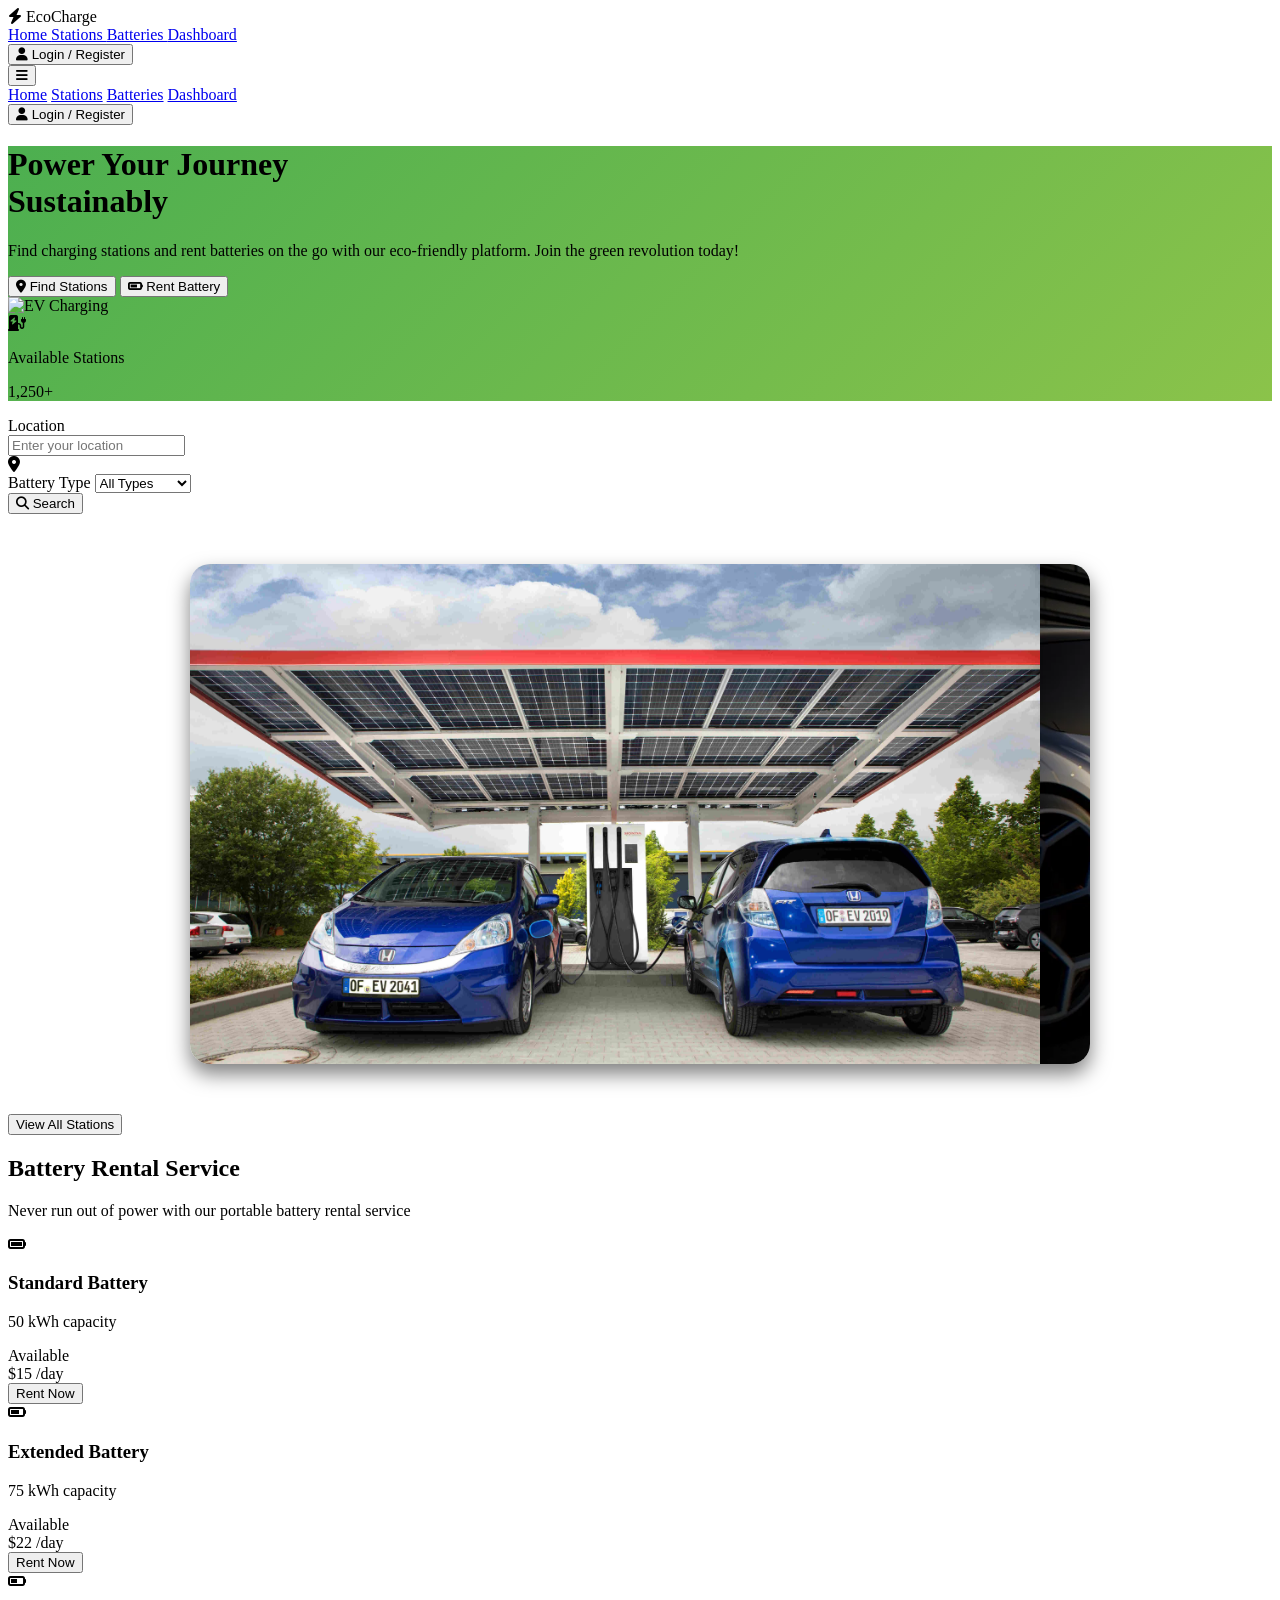
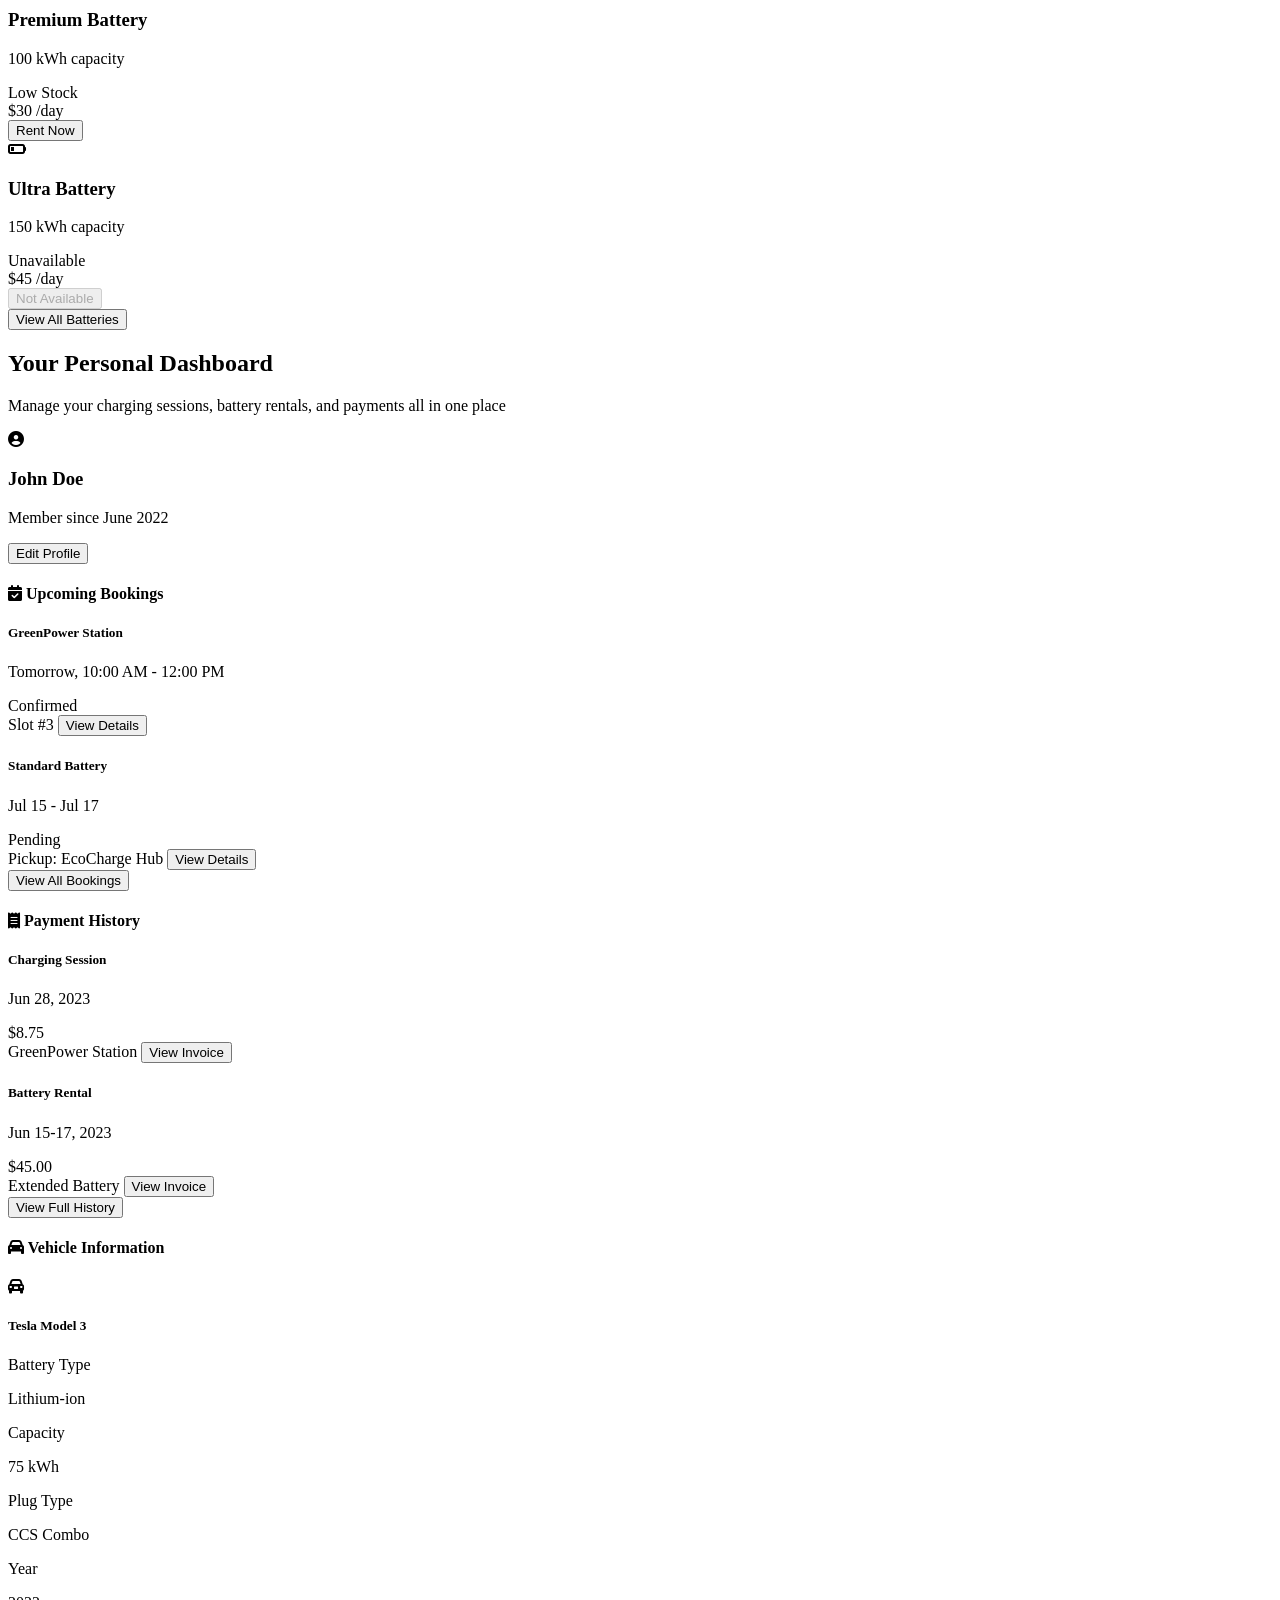
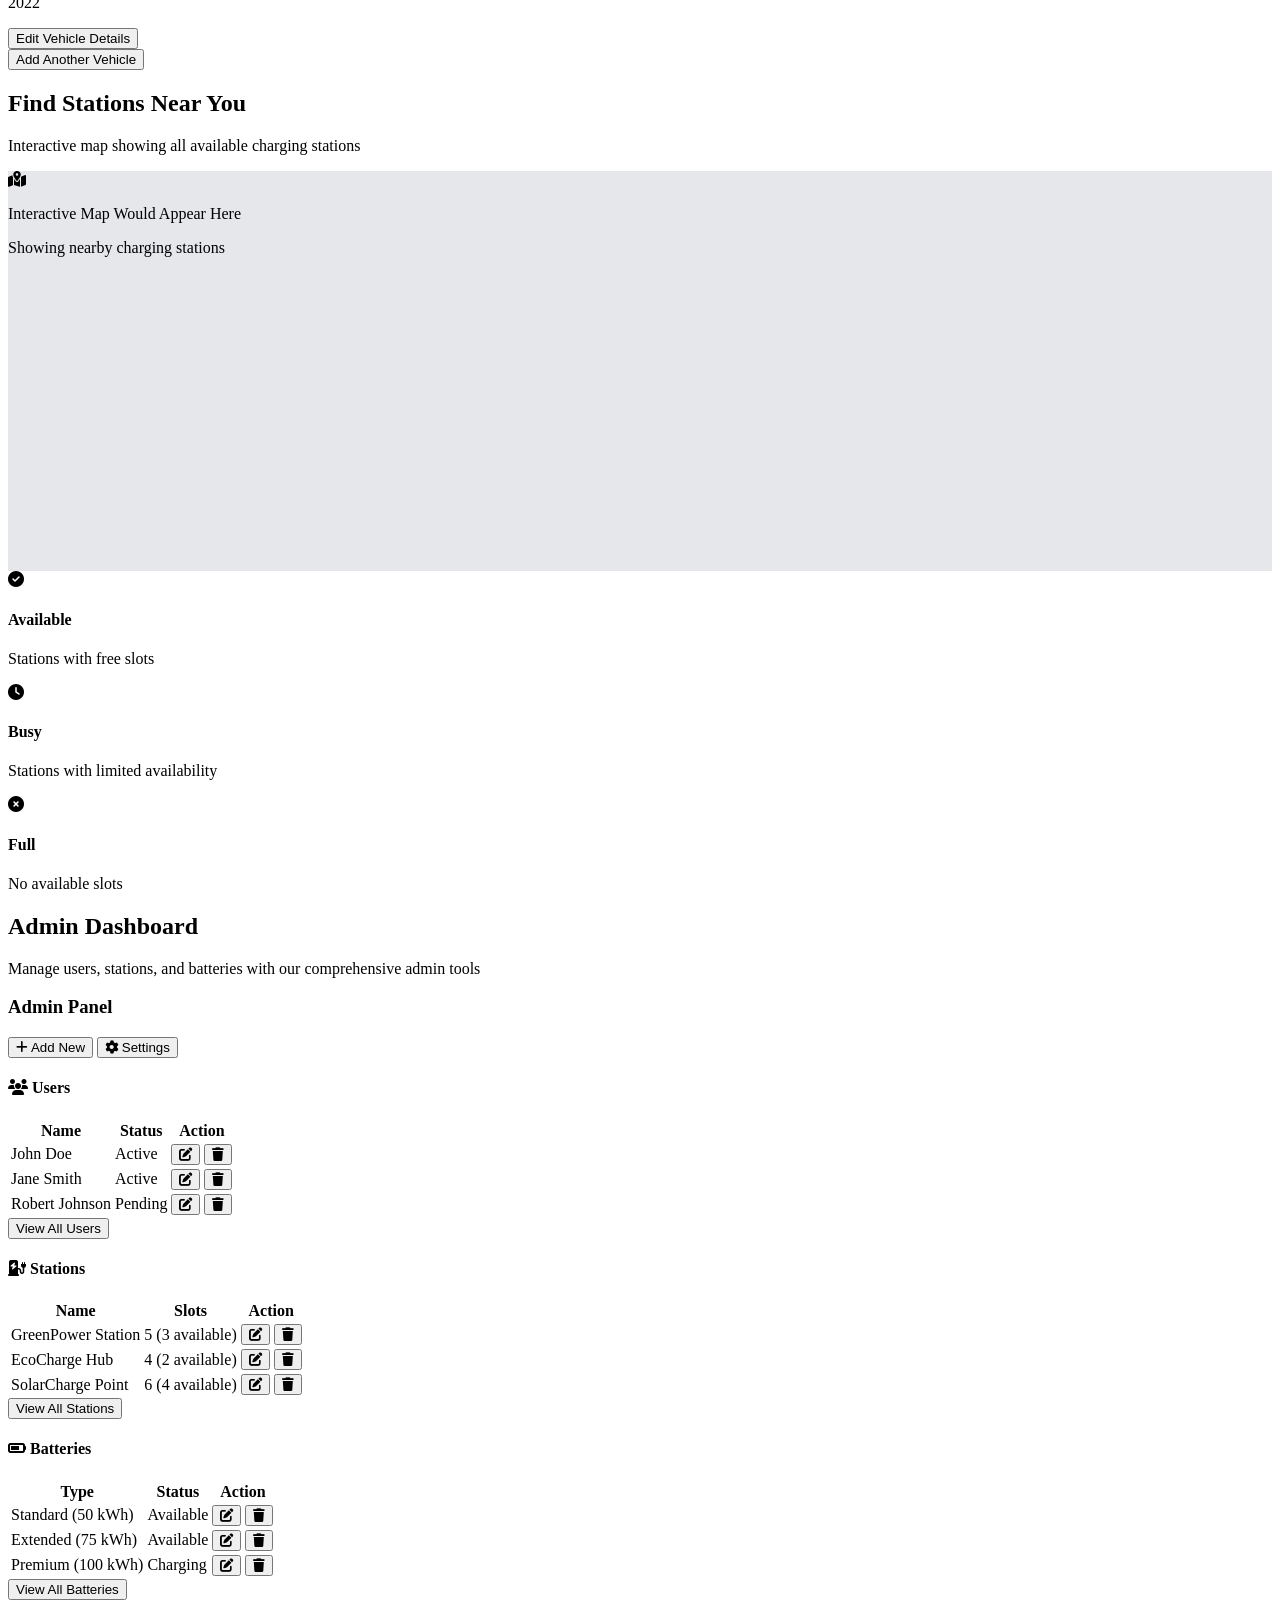
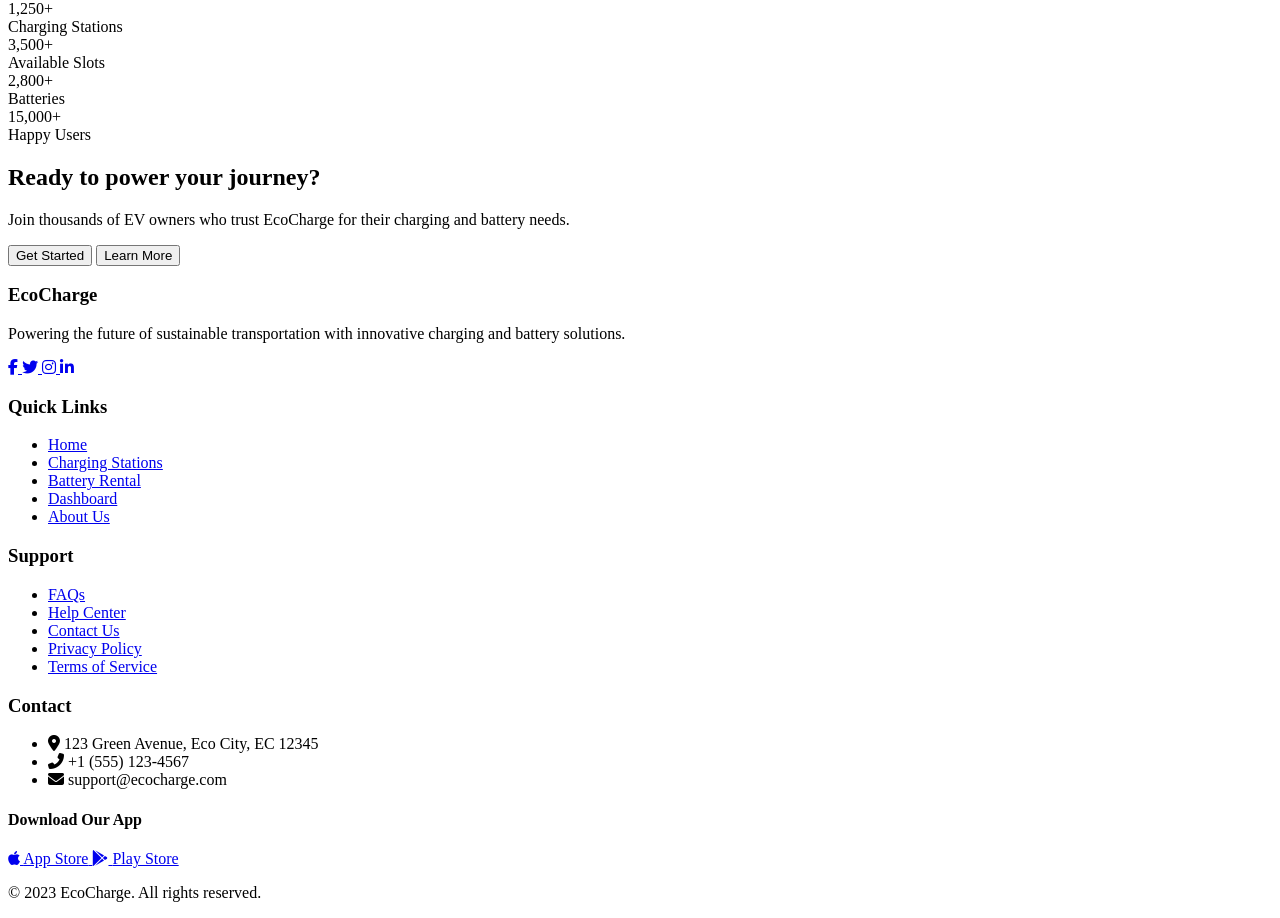
==== evproject/user/home.html @ ac0f1458 "booking modified" ====
<!DOCTYPE html>
<html lang="en">
<head>
    <meta charset="UTF-8">
    <meta name="viewport" content="width=device-width, initial-scale=1.0">
    <title>EcoCharge - EV Charging & Battery Rental</title>
    <script src="https://cdn.tailwindcss.com"></script>
    <link rel="stylesheet" href="https://cdnjs.cloudflare.com/ajax/libs/font-awesome/6.4.0/css/all.min.css">
    <script>
        tailwind.config = {
            theme: {
                extend: {
                    colors: {
                        primary: '#4CAF50',
                        secondary: '#8BC34A',
                        darkgreen: '#388E3C',
                        lightgreen: '#C8E6C9',
                    }
                }
            }
        }
    </script>
    <style>
        .gradient-bg {
            background: linear-gradient(135deg, #4CAF50 0%, #8BC34A 100%);
        }
        .map-container {
            height: 400px;
            background-color: #e5e7eb;
        }
        .charging-station-card:hover {
            transform: translateY(-5px);
            box-shadow: 0 10px 25px rgba(0,0,0,0.1);
        }
        .battery-card:hover {
            transform: translateY(-5px);
            box-shadow: 0 10px 25px rgba(0,0,0,0.1);
        }
        .dashboard-card:hover {
            transform: translateY(-3px);
            box-shadow: 0 6px 15px rgba(0,0,0,0.1);
        }
        .slider {
      position: relative;
      width: 100%;
      max-width: 900px;
      height: 500px;
      margin: 50px auto;
      overflow: hidden;
      border-radius: 20px;
      box-shadow: 0 10px 20px rgba(0,0,0,0.5);
    }

    .slides {
      display: flex;
      width: 300%;
      height: 100%;
      animation: slideFade 12s infinite;
    }

    .slides img {
      width: 100%;
      height: 100%;
      object-fit: cover;
    }

    @keyframes slideFade {
      0%    { transform: translateX(0);    opacity: 1; }
      25%   { transform: translateX(0);    opacity: 1; }
      33%   { transform: translateX(-100%); opacity: 0.7; }
      58%   { transform: translateX(-100%); opacity: 1; }
      66%   { transform: translateX(-200%); opacity: 0.7; }
      91%   { transform: translateX(-200%); opacity: 1; }
      100%  { transform: translateX(0);     opacity: 0.7; }
    }
    </style>
</head>
<body class="bg-gray-50">
    <!-- Navigation -->
    <nav class="bg-white shadow-lg">
        <div class="max-w-7xl mx-auto px-4 sm:px-6 lg:px-8">
            <div class="flex justify-between h-16">
                <div class="flex items-center">
                    <div class="flex-shrink-0 flex items-center">
                        <i class="fas fa-bolt text-primary text-2xl mr-2"></i>
                        <span class="text-xl font-bold text-gray-900">Eco<span class="text-primary">Charge</span></span>
                    </div>
                    <div class="hidden md:ml-6 md:flex md:space-x-8">
                        <a href="#" class="border-primary text-gray-900 inline-flex items-center px-1 pt-1 border-b-2 text-sm font-medium">
                            Home
                        </a>
                        <a href="#stations" class="border-transparent text-gray-500 hover:border-gray-300 hover:text-gray-700 inline-flex items-center px-1 pt-1 border-b-2 text-sm font-medium">
                            Stations
                        </a>
                        <a href="#batteries" class="border-transparent text-gray-500 hover:border-gray-300 hover:text-gray-700 inline-flex items-center px-1 pt-1 border-b-2 text-sm font-medium">
                            Batteries
                        </a>
                        <a href="#dashboard" class="border-transparent text-gray-500 hover:border-gray-300 hover:text-gray-700 inline-flex items-center px-1 pt-1 border-b-2 text-sm font-medium">
                            Dashboard
                        </a>
                    </div>
                </div>
                <div class="hidden md:ml-6 md:flex md:items-center">
                    <button class="bg-primary hover:bg-darkgreen text-white px-4 py-2 rounded-md text-sm font-medium flex items-center">
                        <i class="fas fa-user mr-2"></i> Login / Register
                    </button>
                </div>
                <div class="-mr-2 flex items-center md:hidden">
                    <button type="button" class="inline-flex items-center justify-center p-2 rounded-md text-gray-400 hover:text-gray-500 hover:bg-gray-100 focus:outline-none focus:ring-2 focus:ring-inset focus:ring-primary" aria-controls="mobile-menu" aria-expanded="false">
                        <span class="sr-only">Open main menu</span>
                        <i class="fas fa-bars"></i>
                    </button>
                </div>
            </div>
        </div>

        <!-- Mobile menu -->
        <div class="md:hidden hidden" id="mobile-menu">
            <div class="pt-2 pb-3 space-y-1">
                <a href="#" class="bg-primary bg-opacity-10 border-primary text-primary block pl-3 pr-4 py-2 border-l-4 text-base font-medium">Home</a>
                <a href="#stations" class="border-transparent text-gray-500 hover:bg-gray-50 hover:border-gray-300 hover:text-gray-700 block pl-3 pr-4 py-2 border-l-4 text-base font-medium">Stations</a>
                <a href="#batteries" class="border-transparent text-gray-500 hover:bg-gray-50 hover:border-gray-300 hover:text-gray-700 block pl-3 pr-4 py-2 border-l-4 text-base font-medium">Batteries</a>
                <a href="#dashboard" class="border-transparent text-gray-500 hover:bg-gray-50 hover:border-gray-300 hover:text-gray-700 block pl-3 pr-4 py-2 border-l-4 text-base font-medium">Dashboard</a>
                <div class="mt-4 pl-3 pr-4">
                    <button class="w-full bg-primary hover:bg-darkgreen text-white px-4 py-2 rounded-md text-base font-medium flex items-center justify-center">
                        <i class="fas fa-user mr-2"></i> Login / Register
                    </button>
                </div>
            </div>
        </div>
    </nav>

    <!-- Hero Section -->
    <div class="gradient-bg text-white">
        <div class="max-w-7xl mx-auto py-12 px-4 sm:px-6 lg:px-8 lg:py-24">
            <div class="lg:grid lg:grid-cols-2 lg:gap-8 items-center">
                <div class="mb-8 lg:mb-0">
                    <h1 class="text-4xl font-extrabold tracking-tight sm:text-5xl lg:text-6xl mb-4">
                        Power Your Journey <br> Sustainably
                    </h1>
                    <p class="text-xl text-white text-opacity-90 max-w-3xl">
                        Find charging stations and rent batteries on the go with our eco-friendly platform. Join the green revolution today!
                    </p>
                    <div class="mt-8 flex flex-col sm:flex-row gap-4">
                        <button class="bg-white text-primary hover:bg-gray-100 px-6 py-3 rounded-lg font-medium text-lg flex items-center justify-center">
                            <i class="fas fa-map-marker-alt mr-2"></i> Find Stations
                        </button>
                        <button class="bg-transparent border-2 border-white hover:bg-white hover:bg-opacity-10 px-6 py-3 rounded-lg font-medium text-lg flex items-center justify-center">
                            <i class="fas fa-battery-three-quarters mr-2"></i> Rent Battery
                        </button>
                    </div>
                </div>
                <div class="relative">
                    <img src="https://images.unsplash.com/photo-1605244477728-8a33b47a6d9b?ixlib=rb-4.0.3&ixid=M3wxMjA3fDB8MHxwaG90by1wYWdlfHx8fGVufDB8fHx8fA%3D%3D&auto=format&fit=crop&w=800&q=80" alt="EV Charging" class="rounded-xl shadow-2xl">
                    <div class="absolute -bottom-6 -left-6 bg-white p-4 rounded-lg shadow-lg hidden md:block">
                        <div class="flex items-center">
                            <div class="bg-primary bg-opacity-10 p-3 rounded-full mr-3">
                                <i class="fas fa-charging-station text-primary text-xl"></i>
                            </div>
                            <div>
                                <p class="text-gray-500 text-sm">Available Stations</p>
                                <p class="text-darkgreen font-bold text-xl">1,250+</p>
                            </div>
                        </div>
                    </div>
                </div>
            </div>
        </div>
    </div>

    <!-- Search Section -->
    <div class="max-w-7xl mx-auto px-4 sm:px-6 lg:px-8 -mt-12 relative z-10">
        <div class="bg-white rounded-xl shadow-lg p-6">
            <div class="grid grid-cols-1 md:grid-cols-4 gap-4">
                <div class="md:col-span-2">
                    <label for="location" class="block text-sm font-medium text-gray-700 mb-1">Location</label>
                    <div class="relative">
                        <input type="text" id="location" class="w-full pl-10 pr-4 py-3 border border-gray-300 rounded-lg focus:ring-primary focus:border-primary" placeholder="Enter your location">
                        <div class="absolute inset-y-0 left-0 pl-3 flex items-center pointer-events-none">
                            <i class="fas fa-map-marker-alt text-gray-400"></i>
                        </div>
                    </div>
                </div>
                <div>
                    <label for="battery-type" class="block text-sm font-medium text-gray-700 mb-1">Battery Type</label>
                    <select id="battery-type" class="mt-1 block w-full pl-3 pr-10 py-3 text-base border-gray-300 focus:outline-none focus:ring-primary focus:border-primary rounded-lg">
                        <option>All Types</option>
                        <option>Lithium-ion</option>
                        <option>Lead-acid</option>
                        <option>Nickel-metal</option>
                    </select>
                </div>
                <div class="flex items-end">
                    <button class="w-full bg-primary hover:bg-darkgreen text-white px-4 py-3 rounded-lg font-medium flex items-center justify-center">
                        <i class="fas fa-search mr-2"></i> Search
                    </button>
                </div>
            </div>
        </div>
    </div>
    <div class="slider">
        <div class="slides">
          <img src="../images/station.jpg"alt="Charging Station 1">
          <img src="../images/station2.webp" alt="Charging Station 2">
          <img src="../images/station3.webp" alt="Charging Station 3">
        </div>
      </div> 
    <!-- Charging Stations Section -->
    
        <div class="mt-12 text-center">
            <a href="stations.php">
            <button class="bg-white border-2 border-primary text-primary hover:bg-primary hover:text-white px-6 py-3 rounded-lg font-medium">
                View All Stations
            </button></a>
        </div>
    </div>

    <!-- Battery Rental Section -->
    <div id="batteries" class="bg-gray-50 py-16">
        <div class="max-w-7xl mx-auto px-4 sm:px-6 lg:px-8">
            <div class="text-center mb-12">
                <h2 class="text-3xl font-extrabold text-gray-900 sm:text-4xl">
                    Battery Rental Service
                </h2>
                <p class="mt-3 max-w-2xl mx-auto text-xl text-gray-500 sm:mt-4">
                    Never run out of power with our portable battery rental service
                </p>
            </div>

            <div class="grid grid-cols-1 md:grid-cols-2 lg:grid-cols-4 gap-6">
                <!-- Battery Card 1 -->
                <div class="battery-card bg-white rounded-xl shadow-md p-6 transition duration-300">
                    <div class="flex justify-center mb-4">
                        <div class="bg-primary bg-opacity-10 p-4 rounded-full">
                            <i class="fas fa-battery-full text-primary text-3xl"></i>
                        </div>
                    </div>
                    <h3 class="text-xl font-bold text-center text-gray-900 mb-2">Standard Battery</h3>
                    <p class="text-gray-600 text-center mb-4">50 kWh capacity</p>
                    <div class="flex justify-center mb-4">
                        <div class="flex items-center bg-green-100 px-3 py-1 rounded-full">
                            <div class="w-2 h-2 bg-green-500 rounded-full mr-2"></div>
                            <span class="text-sm font-medium text-green-800">Available</span>
                        </div>
                    </div>
                    <div class="text-center mb-4">
                        <span class="text-gray-900 font-bold text-xl">$15</span>
                        <span class="text-gray-500">/day</span>
                    </div>
                    <button class="w-full bg-primary hover:bg-darkgreen text-white px-4 py-2 rounded-lg text-sm font-medium">
                        Rent Now
                    </button>
                </div>

                <!-- Battery Card 2 -->
                <div class="battery-card bg-white rounded-xl shadow-md p-6 transition duration-300">
                    <div class="flex justify-center mb-4">
                        <div class="bg-primary bg-opacity-10 p-4 rounded-full">
                            <i class="fas fa-battery-three-quarters text-primary text-3xl"></i>
                        </div>
                    </div>
                    <h3 class="text-xl font-bold text-center text-gray-900 mb-2">Extended Battery</h3>
                    <p class="text-gray-600 text-center mb-4">75 kWh capacity</p>
                    <div class="flex justify-center mb-4">
                        <div class="flex items-center bg-green-100 px-3 py-1 rounded-full">
                            <div class="w-2 h-2 bg-green-500 rounded-full mr-2"></div>
                            <span class="text-sm font-medium text-green-800">Available</span>
                        </div>
                    </div>
                    <div class="text-center mb-4">
                        <span class="text-gray-900 font-bold text-xl">$22</span>
                        <span class="text-gray-500">/day</span>
                    </div>
                    <button class="w-full bg-primary hover:bg-darkgreen text-white px-4 py-2 rounded-lg text-sm font-medium">
                        Rent Now
                    </button>
                </div>

                <!-- Battery Card 3 -->
                <div class="battery-card bg-white rounded-xl shadow-md p-6 transition duration-300">
                    <div class="flex justify-center mb-4">
                        <div class="bg-primary bg-opacity-10 p-4 rounded-full">
                            <i class="fas fa-battery-half text-primary text-3xl"></i>
                        </div>
                    </div>
                    <h3 class="text-xl font-bold text-center text-gray-900 mb-2">Premium Battery</h3>
                    <p class="text-gray-600 text-center mb-4">100 kWh capacity</p>
                    <div class="flex justify-center mb-4">
                        <div class="flex items-center bg-yellow-100 px-3 py-1 rounded-full">
                            <div class="w-2 h-2 bg-yellow-500 rounded-full mr-2"></div>
                            <span class="text-sm font-medium text-yellow-800">Low Stock</span>
                        </div>
                    </div>
                    <div class="text-center mb-4">
                        <span class="text-gray-900 font-bold text-xl">$30</span>
                        <span class="text-gray-500">/day</span>
                    </div>
                    <button class="w-full bg-primary hover:bg-darkgreen text-white px-4 py-2 rounded-lg text-sm font-medium">
                        Rent Now
                    </button>
                </div>

                <!-- Battery Card 4 -->
                <div class="battery-card bg-white rounded-xl shadow-md p-6 transition duration-300">
                    <div class="flex justify-center mb-4">
                        <div class="bg-primary bg-opacity-10 p-4 rounded-full">
                            <i class="fas fa-battery-quarter text-primary text-3xl"></i>
                        </div>
                    </div>
                    <h3 class="text-xl font-bold text-center text-gray-900 mb-2">Ultra Battery</h3>
                    <p class="text-gray-600 text-center mb-4">150 kWh capacity</p>
                    <div class="flex justify-center mb-4">
                        <div class="flex items-center bg-red-100 px-3 py-1 rounded-full">
                            <div class="w-2 h-2 bg-red-500 rounded-full mr-2"></div>
                            <span class="text-sm font-medium text-red-800">Unavailable</span>
                        </div>
                    </div>
                    <div class="text-center mb-4">
                        <span class="text-gray-900 font-bold text-xl">$45</span>
                        <span class="text-gray-500">/day</span>
                    </div>
                    <button class="w-full bg-gray-300 text-gray-500 px-4 py-2 rounded-lg text-sm font-medium cursor-not-allowed" disabled>
                        Not Available
                    </button>
                </div>
            </div>

            <div class="mt-12 text-center">
                <button class="bg-white border-2 border-primary text-primary hover:bg-primary hover:text-white px-6 py-3 rounded-lg font-medium">
                    View All Batteries
                </button>
            </div>
        </div>
    </div>

    <!-- Dashboard Preview Section -->
    <div id="dashboard" class="max-w-7xl mx-auto px-4 sm:px-6 lg:px-8 py-16">
        <div class="text-center mb-12">
            <h2 class="text-3xl font-extrabold text-gray-900 sm:text-4xl">
                Your Personal Dashboard
            </h2>
            <p class="mt-3 max-w-2xl mx-auto text-xl text-gray-500 sm:mt-4">
                Manage your charging sessions, battery rentals, and payments all in one place
            </p>
        </div>

        <div class="bg-white rounded-xl shadow-lg overflow-hidden">
            <div class="p-6 border-b border-gray-200">
                <div class="flex items-center">
                    <div class="bg-primary bg-opacity-10 p-3 rounded-full mr-4">
                        <i class="fas fa-user-circle text-primary text-xl"></i>
                    </div>
                    <div>
                        <h3 class="text-lg font-medium text-gray-900">John Doe</h3>
                        <p class="text-sm text-gray-500">Member since June 2022</p>
                    </div>
                    <div class="ml-auto">
                        <button class="bg-primary hover:bg-darkgreen text-white px-4 py-2 rounded-lg text-sm font-medium">
                            Edit Profile
                        </button>
                    </div>
                </div>
            </div>

            <div class="grid grid-cols-1 md:grid-cols-3">
                <!-- Upcoming Bookings -->
                <div class="p-6 border-b md:border-b-0 md:border-r border-gray-200">
                    <h4 class="text-lg font-medium text-gray-900 mb-4 flex items-center">
                        <i class="fas fa-calendar-check text-primary mr-2"></i> Upcoming Bookings
                    </h4>
                    <div class="space-y-4">
                        <div class="dashboard-card bg-gray-50 p-4 rounded-lg transition duration-300">
                            <div class="flex justify-between items-start">
                                <div>
                                    <h5 class="font-medium text-gray-900">GreenPower Station</h5>
                                    <p class="text-sm text-gray-500">Tomorrow, 10:00 AM - 12:00 PM</p>
                                </div>
                                <span class="bg-primary bg-opacity-10 text-primary px-2 py-1 rounded text-xs font-medium">Confirmed</span>
                            </div>
                            <div class="mt-2 flex justify-between items-center">
                                <span class="text-sm text-gray-500">Slot #3</span>
                                <button class="text-primary hover:text-darkgreen text-sm font-medium">
                                    View Details
                                </button>
                            </div>
                        </div>
                        <div class="dashboard-card bg-gray-50 p-4 rounded-lg transition duration-300">
                            <div class="flex justify-between items-start">
                                <div>
                                    <h5 class="font-medium text-gray-900">Standard Battery</h5>
                                    <p class="text-sm text-gray-500">Jul 15 - Jul 17</p>
                                </div>
                                <span class="bg-yellow-100 text-yellow-800 px-2 py-1 rounded text-xs font-medium">Pending</span>
                            </div>
                            <div class="mt-2 flex justify-between items-center">
                                <span class="text-sm text-gray-500">Pickup: EcoCharge Hub</span>
                                <button class="text-primary hover:text-darkgreen text-sm font-medium">
                                    View Details
                                </button>
                            </div>
                        </div>
                    </div>
                    <button class="mt-4 w-full border border-primary text-primary hover:bg-primary hover:text-white px-4 py-2 rounded-lg text-sm font-medium">
                        View All Bookings
                    </button>
                </div>

                <!-- Payment History -->
                <div class="p-6 border-b md:border-b-0 md:border-r border-gray-200">
                    <h4 class="text-lg font-medium text-gray-900 mb-4 flex items-center">
                        <i class="fas fa-receipt text-primary mr-2"></i> Payment History
                    </h4>
                    <div class="space-y-4">
                        <div class="dashboard-card bg-gray-50 p-4 rounded-lg transition duration-300">
                            <div class="flex justify-between">
                                <div>
                                    <h5 class="font-medium text-gray-900">Charging Session</h5>
                                    <p class="text-sm text-gray-500">Jun 28, 2023</p>
                                </div>
                                <span class="text-gray-900 font-medium">$8.75</span>
                            </div>
                            <div class="mt-2 flex justify-between items-center">
                                <span class="text-sm text-gray-500">GreenPower Station</span>
                                <button class="text-primary hover:text-darkgreen text-sm font-medium">
                                    View Invoice
                                </button>
                            </div>
                        </div>
                        <div class="dashboard-card bg-gray-50 p-4 rounded-lg transition duration-300">
                            <div class="flex justify-between">
                                <div>
                                    <h5 class="font-medium text-gray-900">Battery Rental</h5>
                                    <p class="text-sm text-gray-500">Jun 15-17, 2023</p>
                                </div>
                                <span class="text-gray-900 font-medium">$45.00</span>
                            </div>
                            <div class="mt-2 flex justify-between items-center">
                                <span class="text-sm text-gray-500">Extended Battery</span>
                                <button class="text-primary hover:text-darkgreen text-sm font-medium">
                                    View Invoice
                                </button>
                            </div>
                        </div>
                    </div>
                    <button class="mt-4 w-full border border-primary text-primary hover:bg-primary hover:text-white px-4 py-2 rounded-lg text-sm font-medium">
                        View Full History
                    </button>
                </div>

                <!-- Vehicle Info -->
                <div class="p-6">
                    <h4 class="text-lg font-medium text-gray-900 mb-4 flex items-center">
                        <i class="fas fa-car text-primary mr-2"></i> Vehicle Information
                    </h4>
                    <div class="dashboard-card bg-gray-50 p-4 rounded-lg transition duration-300 mb-4">
                        <div class="flex items-center mb-3">
                            <div class="bg-primary bg-opacity-10 p-2 rounded-full mr-3">
                                <i class="fas fa-car-alt text-primary"></i>
                            </div>
                            <h5 class="font-medium text-gray-900">Tesla Model 3</h5>
                        </div>
                        <div class="grid grid-cols-2 gap-2 text-sm">
                            <div>
                                <p class="text-gray-500">Battery Type</p>
                                <p class="text-gray-900 font-medium">Lithium-ion</p>
                            </div>
                            <div>
                                <p class="text-gray-500">Capacity</p>
                                <p class="text-gray-900 font-medium">75 kWh</p>
                            </div>
                            <div>
                                <p class="text-gray-500">Plug Type</p>
                                <p class="text-gray-900 font-medium">CCS Combo</p>
                            </div>
                            <div>
                                <p class="text-gray-500">Year</p>
                                <p class="text-gray-900 font-medium">2022</p>
                            </div>
                        </div>
                        <button class="mt-3 w-full text-primary hover:text-darkgreen text-sm font-medium text-left">
                            Edit Vehicle Details
                        </button>
                    </div>
                    <button class="w-full border border-primary text-primary hover:bg-primary hover:text-white px-4 py-2 rounded-lg text-sm font-medium">
                        Add Another Vehicle
                    </button>
                </div>
            </div>
        </div>
    </div>

    <!-- Map Section -->
    <div class="bg-gray-100 py-12">
        <div class="max-w-7xl mx-auto px-4 sm:px-6 lg:px-8">
            <div class="text-center mb-8">
                <h2 class="text-3xl font-extrabold text-gray-900 sm:text-4xl">
                    Find Stations Near You
                </h2>
                <p class="mt-3 max-w-2xl mx-auto text-xl text-gray-500 sm:mt-4">
                    Interactive map showing all available charging stations
                </p>
            </div>
            
            <div class="map-container rounded-xl overflow-hidden shadow-lg">
                <!-- This would be replaced with an actual map implementation (Google Maps, Mapbox, etc.) -->
                <div class="h-full w-full flex items-center justify-center bg-gray-200">
                    <div class="text-center">
                        <i class="fas fa-map-marked-alt text-5xl text-gray-400 mb-4"></i>
                        <p class="text-xl text-gray-600">Interactive Map Would Appear Here</p>
                        <p class="text-gray-500 mt-2">Showing nearby charging stations</p>
                    </div>
                </div>
            </div>
            
            <div class="mt-8 grid grid-cols-1 md:grid-cols-3 gap-4">
                <div class="bg-white p-4 rounded-lg shadow flex items-center">
                    <div class="bg-green-100 p-3 rounded-full mr-4">
                        <i class="fas fa-check-circle text-green-500"></i>
                    </div>
                    <div>
                        <h4 class="font-medium text-gray-900">Available</h4>
                        <p class="text-sm text-gray-500">Stations with free slots</p>
                    </div>
                </div>
                <div class="bg-white p-4 rounded-lg shadow flex items-center">
                    <div class="bg-yellow-100 p-3 rounded-full mr-4">
                        <i class="fas fa-clock text-yellow-500"></i>
                    </div>
                    <div>
                        <h4 class="font-medium text-gray-900">Busy</h4>
                        <p class="text-sm text-gray-500">Stations with limited availability</p>
                    </div>
                </div>
                <div class="bg-white p-4 rounded-lg shadow flex items-center">
                    <div class="bg-red-100 p-3 rounded-full mr-4">
                        <i class="fas fa-times-circle text-red-500"></i>
                    </div>
                    <div>
                        <h4 class="font-medium text-gray-900">Full</h4>
                        <p class="text-sm text-gray-500">No available slots</p>
                    </div>
                </div>
            </div>
        </div>
    </div>

    <!-- Admin Preview Section -->
    <div class="max-w-7xl mx-auto px-4 sm:px-6 lg:px-8 py-16">
        <div class="text-center mb-12">
            <h2 class="text-3xl font-extrabold text-gray-900 sm:text-4xl">
                Admin Dashboard
            </h2>
            <p class="mt-3 max-w-2xl mx-auto text-xl text-gray-500 sm:mt-4">
                Manage users, stations, and batteries with our comprehensive admin tools
            </p>
        </div>

        <div class="bg-white rounded-xl shadow-lg overflow-hidden">
            <div class="p-6 border-b border-gray-200 flex justify-between items-center">
                <h3 class="text-lg font-medium text-gray-900">Admin Panel</h3>
                <div class="flex space-x-2">
                    <button class="bg-primary hover:bg-darkgreen text-white px-4 py-2 rounded-lg text-sm font-medium">
                        <i class="fas fa-plus mr-1"></i> Add New
                    </button>
                    <button class="bg-white border border-gray-300 hover:bg-gray-50 text-gray-700 px-4 py-2 rounded-lg text-sm font-medium">
                        <i class="fas fa-cog mr-1"></i> Settings
                    </button>
                </div>
            </div>

            <div class="grid grid-cols-1 md:grid-cols-3">
                <!-- Users Management -->
                <div class="p-6 border-b md:border-b-0 md:border-r border-gray-200">
                    <h4 class="text-lg font-medium text-gray-900 mb-4 flex items-center">
                        <i class="fas fa-users text-primary mr-2"></i> Users
                    </h4>
                    <div class="overflow-x-auto">
                        <table class="min-w-full divide-y divide-gray-200">
                            <thead class="bg-gray-50">
                                <tr>
                                    <th scope="col" class="px-4 py-3 text-left text-xs font-medium text-gray-500 uppercase tracking-wider">Name</th>
                                    <th scope="col" class="px-4 py-3 text-left text-xs font-medium text-gray-500 uppercase tracking-wider">Status</th>
                                    <th scope="col" class="px-4 py-3 text-left text-xs font-medium text-gray-500 uppercase tracking-wider">Action</th>
                                </tr>
                            </thead>
                            <tbody class="bg-white divide-y divide-gray-200">
                                <tr>
                                    <td class="px-4 py-3 whitespace-nowrap text-sm font-medium text-gray-900">John Doe</td>
                                    <td class="px-4 py-3 whitespace-nowrap">
                                        <span class="px-2 inline-flex text-xs leading-5 font-semibold rounded-full bg-green-100 text-green-800">Active</span>
                                    </td>
                                    <td class="px-4 py-3 whitespace-nowrap text-sm text-gray-500">
                                        <button class="text-primary hover:text-darkgreen mr-2"><i class="fas fa-edit"></i></button>
                                        <button class="text-red-500 hover:text-red-700"><i class="fas fa-trash"></i></button>
                                    </td>
                                </tr>
                                <tr>
                                    <td class="px-4 py-3 whitespace-nowrap text-sm font-medium text-gray-900">Jane Smith</td>
                                    <td class="px-4 py-3 whitespace-nowrap">
                                        <span class="px-2 inline-flex text-xs leading-5 font-semibold rounded-full bg-green-100 text-green-800">Active</span>
                                    </td>
                                    <td class="px-4 py-3 whitespace-nowrap text-sm text-gray-500">
                                        <button class="text-primary hover:text-darkgreen mr-2"><i class="fas fa-edit"></i></button>
                                        <button class="text-red-500 hover:text-red-700"><i class="fas fa-trash"></i></button>
                                    </td>
                                </tr>
                                <tr>
                                    <td class="px-4 py-3 whitespace-nowrap text-sm font-medium text-gray-900">Robert Johnson</td>
                                    <td class="px-4 py-3 whitespace-nowrap">
                                        <span class="px-2 inline-flex text-xs leading-5 font-semibold rounded-full bg-yellow-100 text-yellow-800">Pending</span>
                                    </td>
                                    <td class="px-4 py-3 whitespace-nowrap text-sm text-gray-500">
                                        <button class="text-primary hover:text-darkgreen mr-2"><i class="fas fa-edit"></i></button>
                                        <button class="text-red-500 hover:text-red-700"><i class="fas fa-trash"></i></button>
                                    </td>
                                </tr>
                            </tbody>
                        </table>
                    </div>
                    <button class="mt-4 w-full border border-primary text-primary hover:bg-primary hover:text-white px-4 py-2 rounded-lg text-sm font-medium">
                        View All Users
                    </button>
                </div>

                <!-- Stations Management -->
                <div class="p-6 border-b md:border-b-0 md:border-r border-gray-200">
                    <h4 class="text-lg font-medium text-gray-900 mb-4 flex items-center">
                        <i class="fas fa-charging-station text-primary mr-2"></i> Stations
                    </h4>
                    <div class="overflow-x-auto">
                        <table class="min-w-full divide-y divide-gray-200">
                            <thead class="bg-gray-50">
                                <tr>
                                    <th scope="col" class="px-4 py-3 text-left text-xs font-medium text-gray-500 uppercase tracking-wider">Name</th>
                                    <th scope="col" class="px-4 py-3 text-left text-xs font-medium text-gray-500 uppercase tracking-wider">Slots</th>
                                    <th scope="col" class="px-4 py-3 text-left text-xs font-medium text-gray-500 uppercase tracking-wider">Action</th>
                                </tr>
                            </thead>
                            <tbody class="bg-white divide-y divide-gray-200">
                                <tr>
                                    <td class="px-4 py-3 whitespace-nowrap text-sm font-medium text-gray-900">GreenPower Station</td>
                                    <td class="px-4 py-3 whitespace-nowrap text-sm text-gray-500">5 (3 available)</td>
                                    <td class="px-4 py-3 whitespace-nowrap text-sm text-gray-500">
                                        <button class="text-primary hover:text-darkgreen mr-2"><i class="fas fa-edit"></i></button>
                                        <button class="text-red-500 hover:text-red-700"><i class="fas fa-trash"></i></button>
                                    </td>
                                </tr>
                                <tr>
                                    <td class="px-4 py-3 whitespace-nowrap text-sm font-medium text-gray-900">EcoCharge Hub</td>
                                    <td class="px-4 py-3 whitespace-nowrap text-sm text-gray-500">4 (2 available)</td>
                                    <td class="px-4 py-3 whitespace-nowrap text-sm text-gray-500">
                                        <button class="text-primary hover:text-darkgreen mr-2"><i class="fas fa-edit"></i></button>
                                        <button class="text-red-500 hover:text-red-700"><i class="fas fa-trash"></i></button>
                                    </td>
                                </tr>
                                <tr>
                                    <td class="px-4 py-3 whitespace-nowrap text-sm font-medium text-gray-900">SolarCharge Point</td>
                                    <td class="px-4 py-3 whitespace-nowrap text-sm text-gray-500">6 (4 available)</td>
                                    <td class="px-4 py-3 whitespace-nowrap text-sm text-gray-500">
                                        <button class="text-primary hover:text-darkgreen mr-2"><i class="fas fa-edit"></i></button>
                                        <button class="text-red-500 hover:text-red-700"><i class="fas fa-trash"></i></button>
                                    </td>
                                </tr>
                            </tbody>
                        </table>
                    </div>
                    <button class="mt-4 w-full border border-primary text-primary hover:bg-primary hover:text-white px-4 py-2 rounded-lg text-sm font-medium">
                        View All Stations
                    </button>
                </div>

                <!-- Batteries Management -->
                <div class="p-6">
                    <h4 class="text-lg font-medium text-gray-900 mb-4 flex items-center">
                        <i class="fas fa-battery-three-quarters text-primary mr-2"></i> Batteries
                    </h4>
                    <div class="overflow-x-auto">
                        <table class="min-w-full divide-y divide-gray-200">
                            <thead class="bg-gray-50">
                                <tr>
                                    <th scope="col" class="px-4 py-3 text-left text-xs font-medium text-gray-500 uppercase tracking-wider">Type</th>
                                    <th scope="col" class="px-4 py-3 text-left text-xs font-medium text-gray-500 uppercase tracking-wider">Status</th>
                                    <th scope="col" class="px-4 py-3 text-left text-xs font-medium text-gray-500 uppercase tracking-wider">Action</th>
                                </tr>
                            </thead>
                            <tbody class="bg-white divide-y divide-gray-200">
                                <tr>
                                    <td class="px-4 py-3 whitespace-nowrap text-sm font-medium text-gray-900">Standard (50 kWh)</td>
                                    <td class="px-4 py-3 whitespace-nowrap">
                                        <span class="px-2 inline-flex text-xs leading-5 font-semibold rounded-full bg-green-100 text-green-800">Available</span>
                                    </td>
                                    <td class="px-4 py-3 whitespace-nowrap text-sm text-gray-500">
                                        <button class="text-primary hover:text-darkgreen mr-2"><i class="fas fa-edit"></i></button>
                                        <button class="text-red-500 hover:text-red-700"><i class="fas fa-trash"></i></button>
                                    </td>
                                </tr>
                                <tr>
                                    <td class="px-4 py-3 whitespace-nowrap text-sm font-medium text-gray-900">Extended (75 kWh)</td>
                                    <td class="px-4 py-3 whitespace-nowrap">
                                        <span class="px-2 inline-flex text-xs leading-5 font-semibold rounded-full bg-green-100 text-green-800">Available</span>
                                    </td>
                                    <td class="px-4 py-3 whitespace-nowrap text-sm text-gray-500">
                                        <button class="text-primary hover:text-darkgreen mr-2"><i class="fas fa-edit"></i></button>
                                        <button class="text-red-500 hover:text-red-700"><i class="fas fa-trash"></i></button>
                                    </td>
                                </tr>
                                <tr>
                                    <td class="px-4 py-3 whitespace-nowrap text-sm font-medium text-gray-900">Premium (100 kWh)</td>
                                    <td class="px-4 py-3 whitespace-nowrap">
                                        <span class="px-2 inline-flex text-xs leading-5 font-semibold rounded-full bg-yellow-100 text-yellow-800">Charging</span>
                                    </td>
                                    <td class="px-4 py-3 whitespace-nowrap text-sm text-gray-500">
                                        <button class="text-primary hover:text-darkgreen mr-2"><i class="fas fa-edit"></i></button>
                                        <button class="text-red-500 hover:text-red-700"><i class="fas fa-trash"></i></button>
                                    </td>
                                </tr>
                            </tbody>
                        </table>
                    </div>
                    <button class="mt-4 w-full border border-primary text-primary hover:bg-primary hover:text-white px-4 py-2 rounded-lg text-sm font-medium">
                        View All Batteries
                    </button>
                </div>
            </div>
        </div>
    </div>

    <!-- Stats Section -->
    <div class="bg-primary text-white py-12">
        <div class="max-w-7xl mx-auto px-4 sm:px-6 lg:px-8">
            <div class="grid grid-cols-2 md:grid-cols-4 gap-8 text-center">
                <div>
                    <div class="text-4xl font-bold mb-2">1,250+</div>
                    <div class="text-sm uppercase tracking-wider">Charging Stations</div>
                </div>
                <div>
                    <div class="text-4xl font-bold mb-2">3,500+</div>
                    <div class="text-sm uppercase tracking-wider">Available Slots</div>
                </div>
                <div>
                    <div class="text-4xl font-bold mb-2">2,800+</div>
                    <div class="text-sm uppercase tracking-wider">Batteries</div>
                </div>
                <div>
                    <div class="text-4xl font-bold mb-2">15,000+</div>
                    <div class="text-sm uppercase tracking-wider">Happy Users</div>
                </div>
            </div>
        </div>
    </div>

    <!-- CTA Section -->
    <div class="bg-white py-16">
        <div class="max-w-7xl mx-auto px-4 sm:px-6 lg:px-8 text-center">
            <h2 class="text-3xl font-extrabold text-gray-900 sm:text-4xl mb-6">
                Ready to power your journey?
            </h2>
            <p class="mt-3 max-w-2xl mx-auto text-xl text-gray-500 sm:mt-4 mb-8">
                Join thousands of EV owners who trust EcoCharge for their charging and battery needs.
            </p>
            <div class="flex flex-col sm:flex-row justify-center gap-4">
                <button class="bg-primary hover:bg-darkgreen text-white px-6 py-3 rounded-lg font-medium text-lg">
                    Get Started
                </button>
                <button class="bg-white border-2 border-primary text-primary hover:bg-gray-50 px-6 py-3 rounded-lg font-medium text-lg">
                    Learn More
                </button>
            </div>
        </div>
    </div>

    <!-- Footer -->
    <footer class="bg-gray-900 text-white pt-12 pb-8">
        <div class="max-w-7xl mx-auto px-4 sm:px-6 lg:px-8">
            <div class="grid grid-cols-2 md:grid-cols-4 gap-8">
                <div>
                    <h3 class="text-lg font-bold mb-4">EcoCharge</h3>
                    <p class="text-gray-400 text-sm">
                        Powering the future of sustainable transportation with innovative charging and battery solutions.
                    </p>
                    <div class="mt-4 flex space-x-4">
                        <a href="#" class="text-gray-400 hover:text-white">
                            <i class="fab fa-facebook-f"></i>
                        </a>
                        <a href="#" class="text-gray-400 hover:text-white">
                            <i class="fab fa-twitter"></i>
                        </a>
                        <a href="#" class="text-gray-400 hover:text-white">
                            <i class="fab fa-instagram"></i>
                        </a>
                        <a href="#" class="text-gray-400 hover:text-white">
                            <i class="fab fa-linkedin-in"></i>
                        </a>
                    </div>
                </div>
                <div>
                    <h3 class="text-lg font-bold mb-4">Quick Links</h3>
                    <ul class="space-y-2">
                        <li><a href="#" class="text-gray-400 hover:text-white text-sm">Home</a></li>
                        <li><a href="#stations" class="text-gray-400 hover:text-white text-sm">Charging Stations</a></li>
                        <li><a href="#batteries" class="text-gray-400 hover:text-white text-sm">Battery Rental</a></li>
                        <li><a href="#dashboard" class="text-gray-400 hover:text-white text-sm">Dashboard</a></li>
                        <li><a href="#" class="text-gray-400 hover:text-white text-sm">About Us</a></li>
                    </ul>
                </div>
                <div>
                    <h3 class="text-lg font-bold mb-4">Support</h3>
                    <ul class="space-y-2">
                        <li><a href="#" class="text-gray-400 hover:text-white text-sm">FAQs</a></li>
                        <li><a href="#" class="text-gray-400 hover:text-white text-sm">Help Center</a></li>
                        <li><a href="#" class="text-gray-400 hover:text-white text-sm">Contact Us</a></li>
                        <li><a href="#" class="text-gray-400 hover:text-white text-sm">Privacy Policy</a></li>
                        <li><a href="#" class="text-gray-400 hover:text-white text-sm">Terms of Service</a></li>
                    </ul>
                </div>
                <div>
                    <h3 class="text-lg font-bold mb-4">Contact</h3>
                    <ul class="space-y-2 text-gray-400 text-sm">
                        <li class="flex items-start">
                            <i class="fas fa-map-marker-alt mt-1 mr-3 text-primary"></i>
                            <span>123 Green Avenue, Eco City, EC 12345</span>
                        </li>
                        <li class="flex items-center">
                            <i class="fas fa-phone-alt mr-3 text-primary"></i>
                            <span>+1 (555) 123-4567</span>
                        </li>
                        <li class="flex items-center">
                            <i class="fas fa-envelope mr-3 text-primary"></i>
                            <span>support@ecocharge.com</span>
                        </li>
                    </ul>
                    <div class="mt-4">
                        <h4 class="text-sm font-bold mb-2">Download Our App</h4>
                        <div class="flex space-x-2">
                            <a href="#" class="bg-black bg-opacity-30 hover:bg-opacity-50 rounded-lg p-2 flex items-center">
                                <i class="fab fa-apple mr-2"></i>
                                <span class="text-xs">App Store</span>
                            </a>
                            <a href="#" class="bg-black bg-opacity-30 hover:bg-opacity-50 rounded-lg p-2 flex items-center">
                                <i class="fab fa-google-play mr-2"></i>
                                <span class="text-xs">Play Store</span>
                            </a>
                        </div>
                    </div>
                </div>
            </div>
            <div class="mt-12 pt-8 border-t border-gray-800 text-center text-gray-400 text-sm">
                <p>&copy; 2023 EcoCharge. All rights reserved.</p>
            </div>
        </div>
    </footer>

    <!-- Mobile menu toggle script -->
    <script>
        document.addEventListener('DOMContentLoaded', function() {
            const mobileMenuButton = document.querySelector('nav button[aria-controls="mobile-menu"]');
            const mobileMenu = document.getElementById('mobile-menu');
            
            mobileMenuButton.addEventListener('click', function() {
                const expanded = this.getAttribute('aria-expanded') === 'true';
                this.setAttribute('aria-expanded', !expanded);
                mobileMenu.classList.toggle('hidden');
            });
        });
    </script>
</body>
</html>
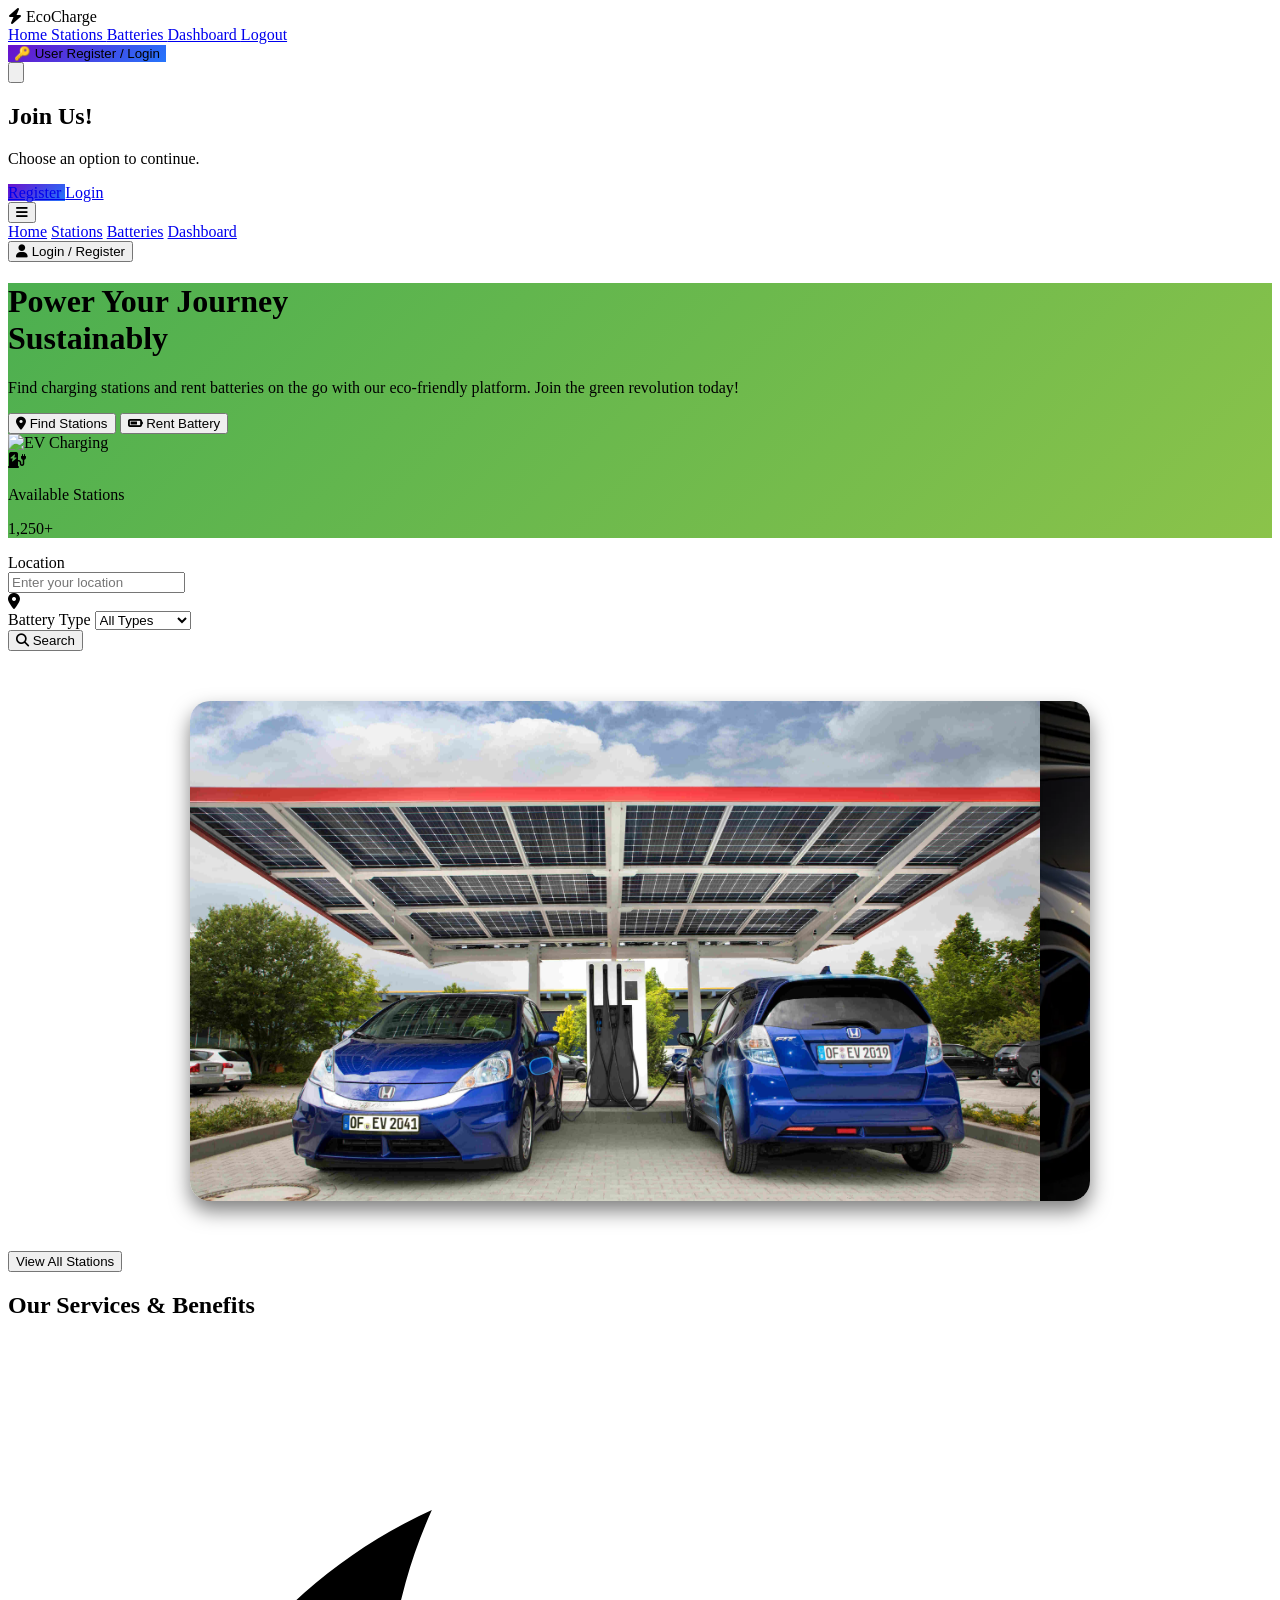
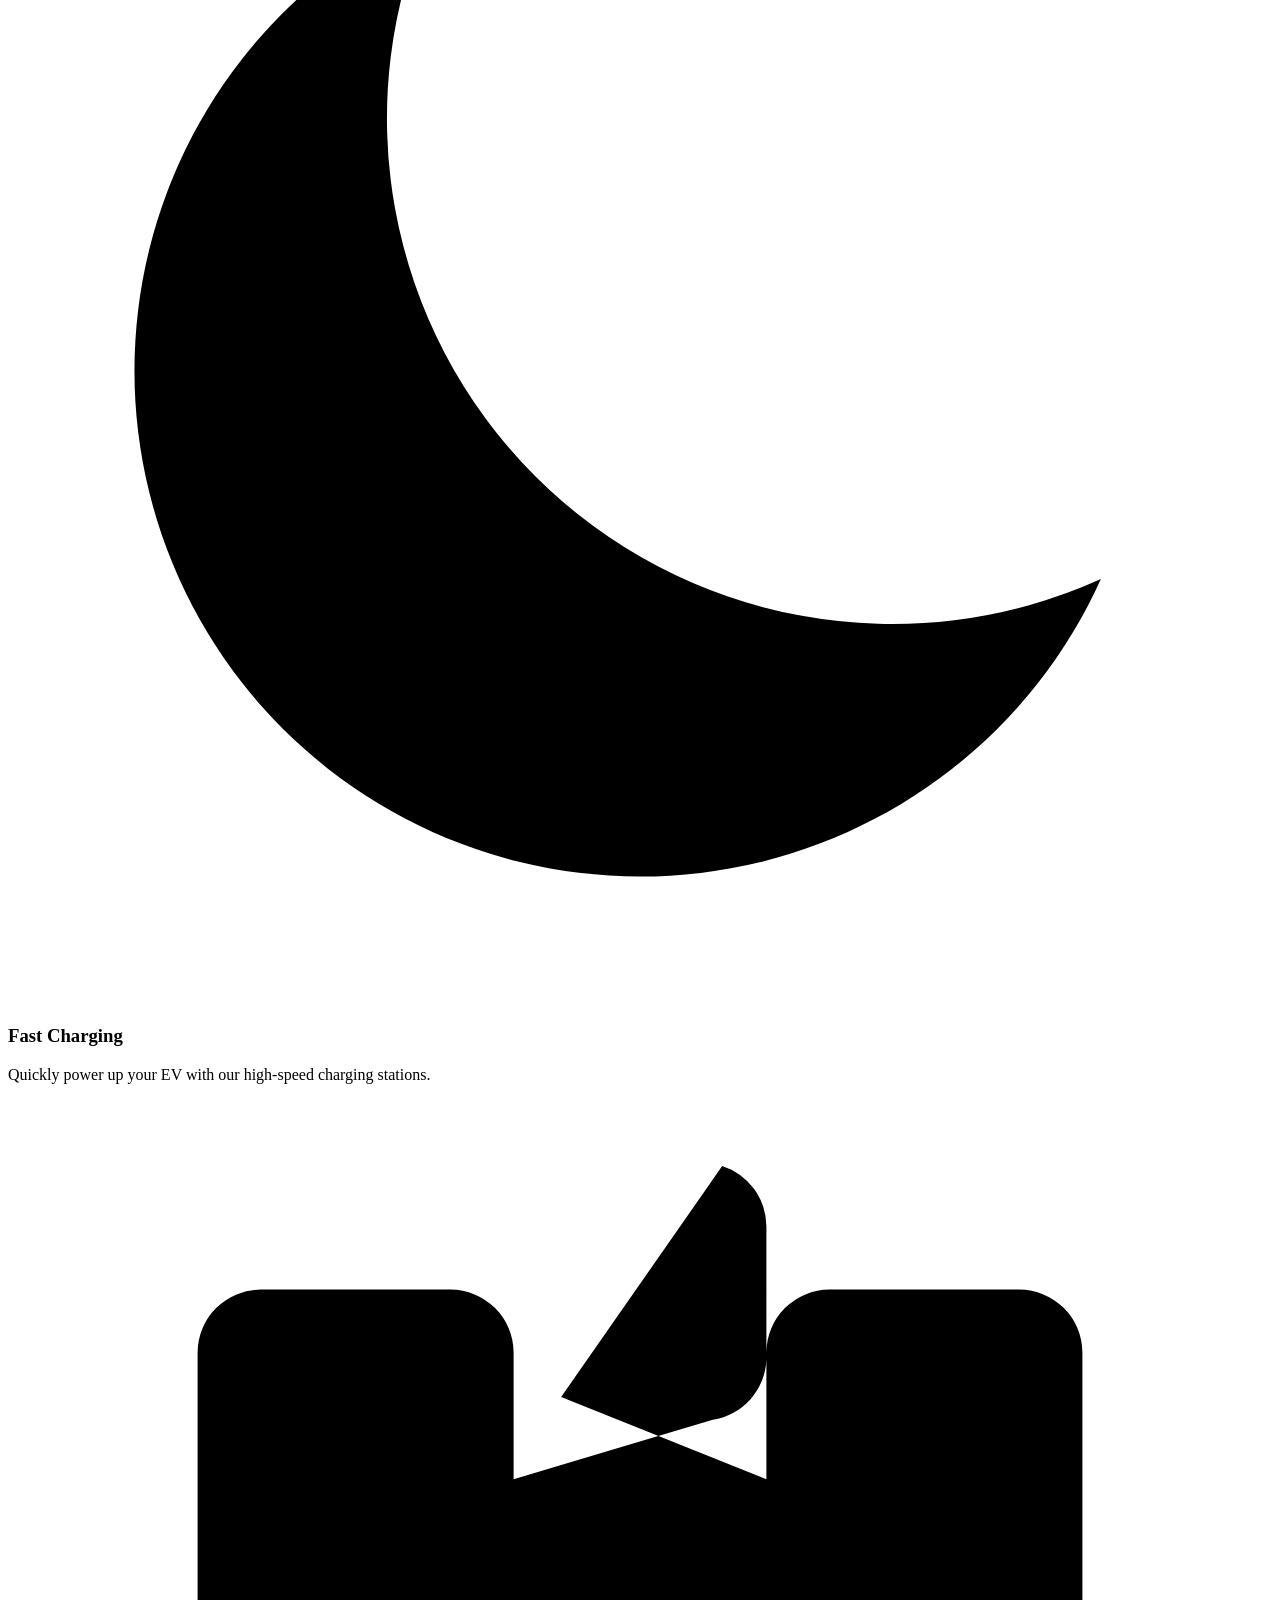
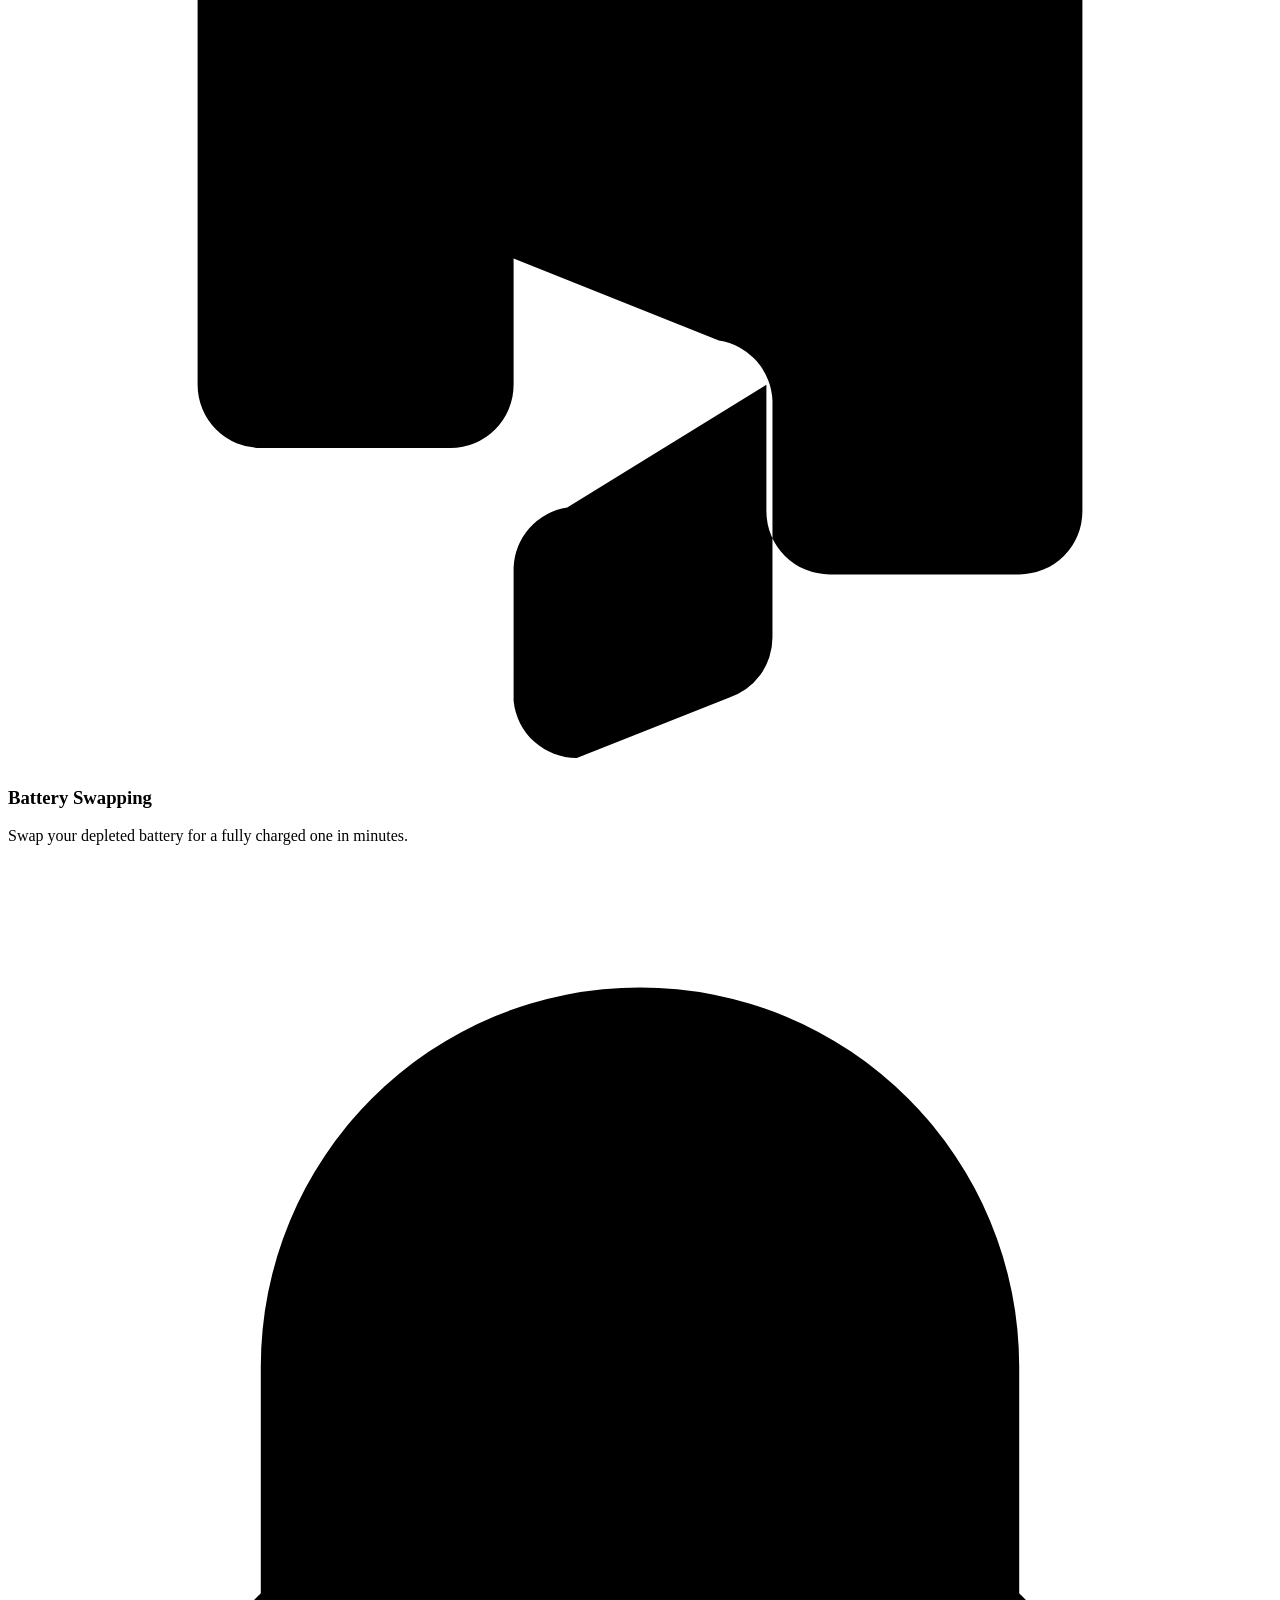
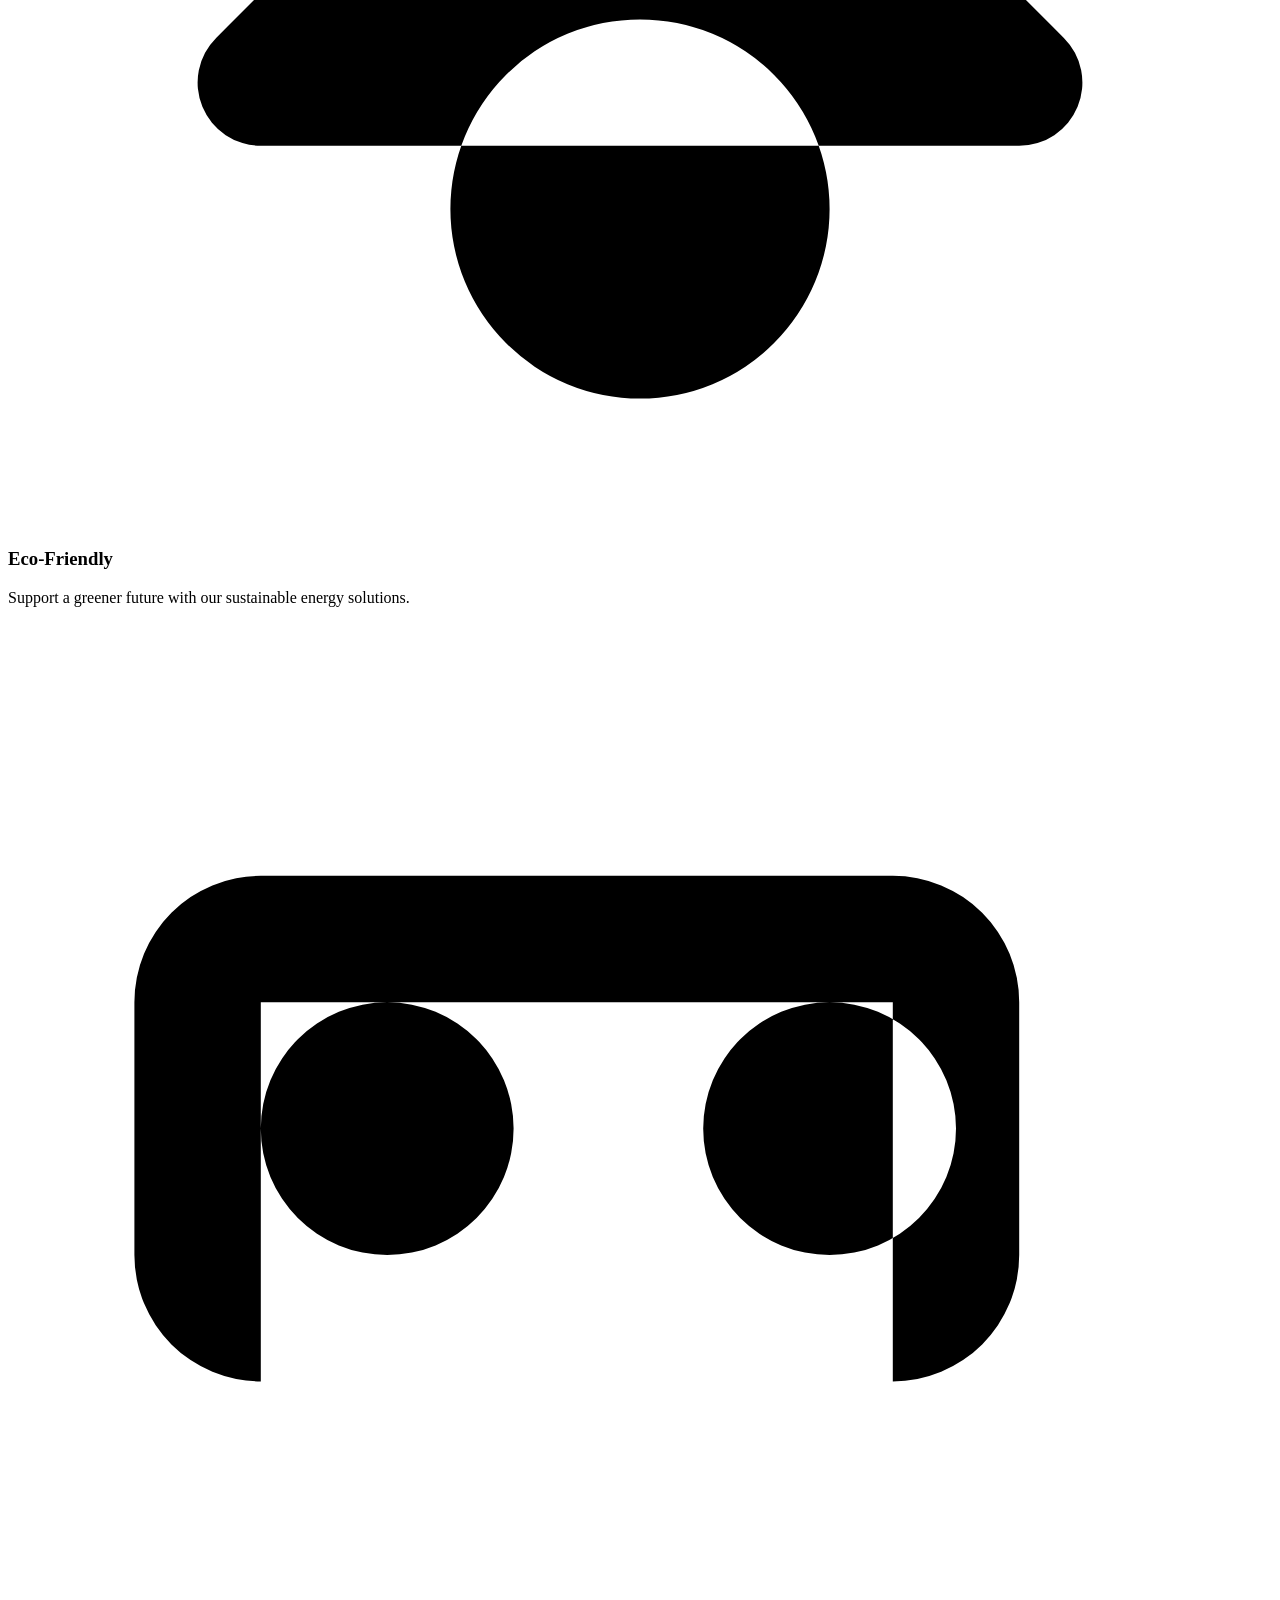
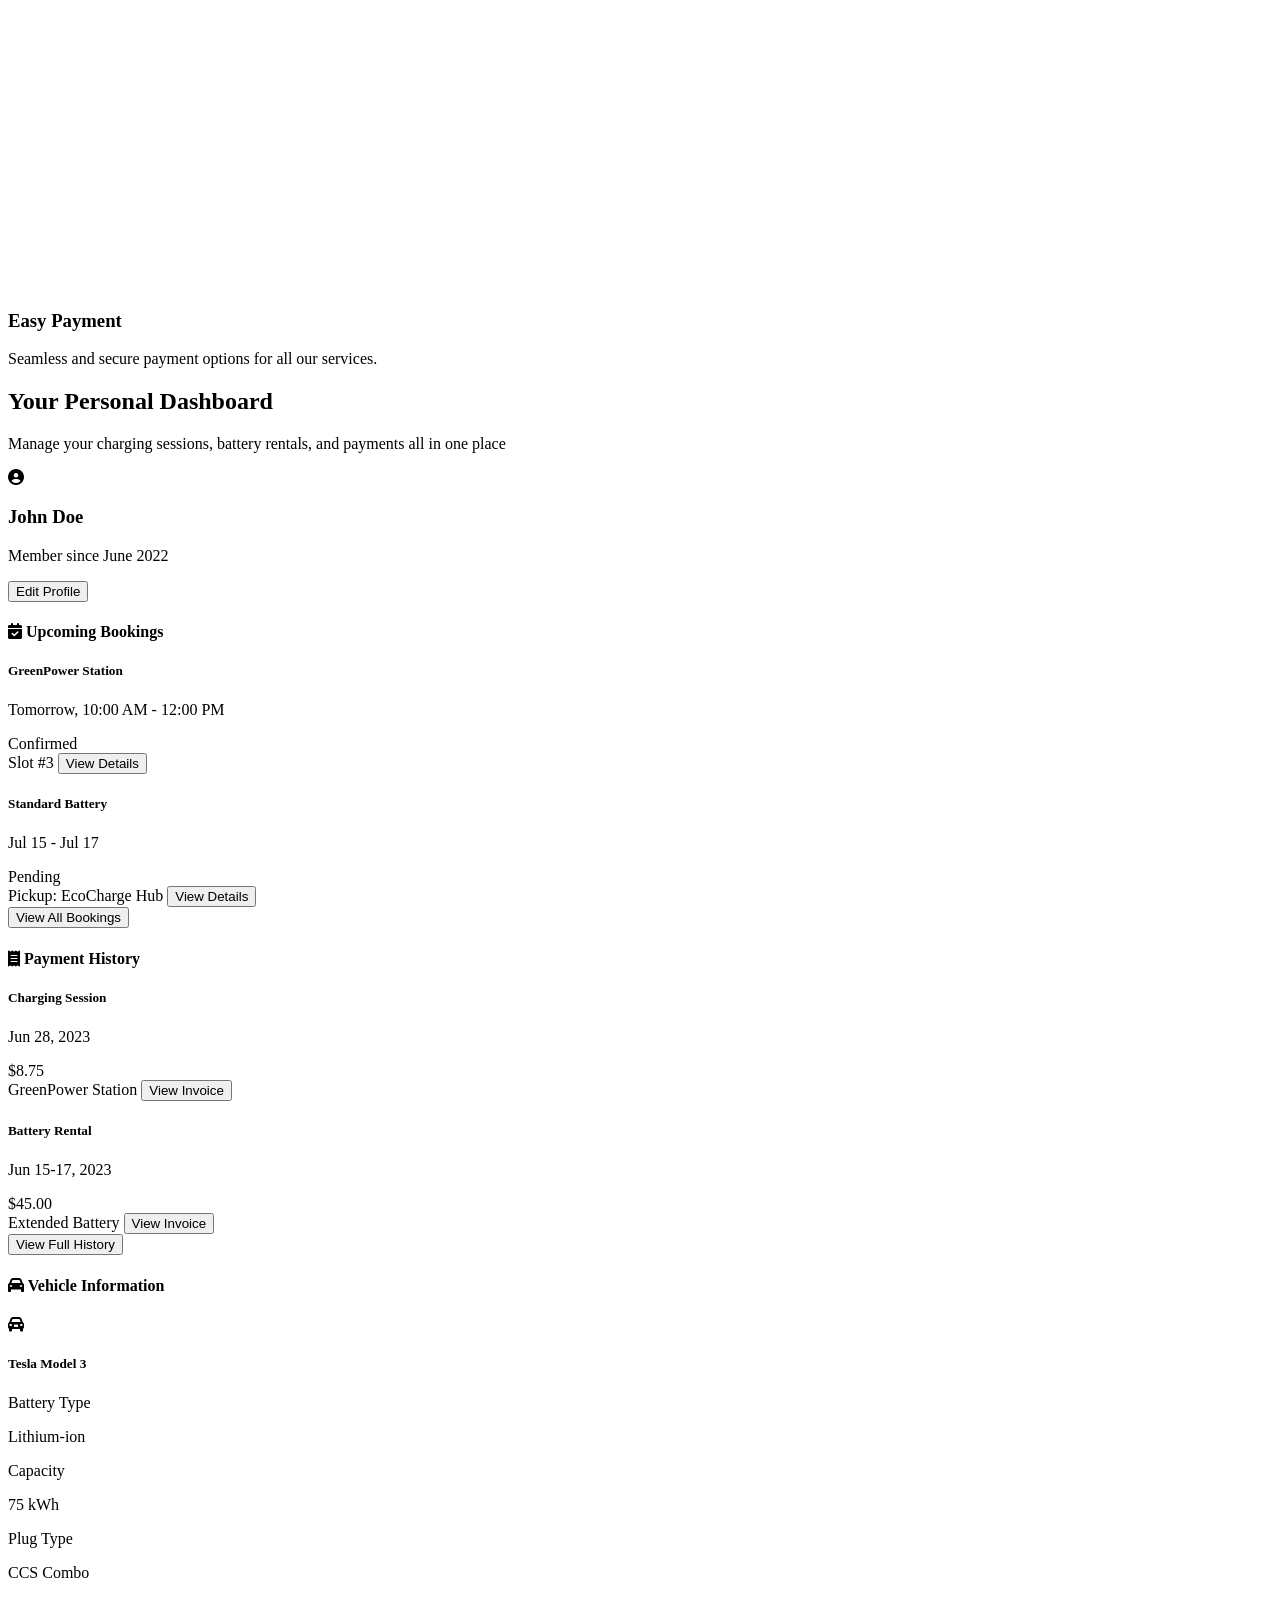
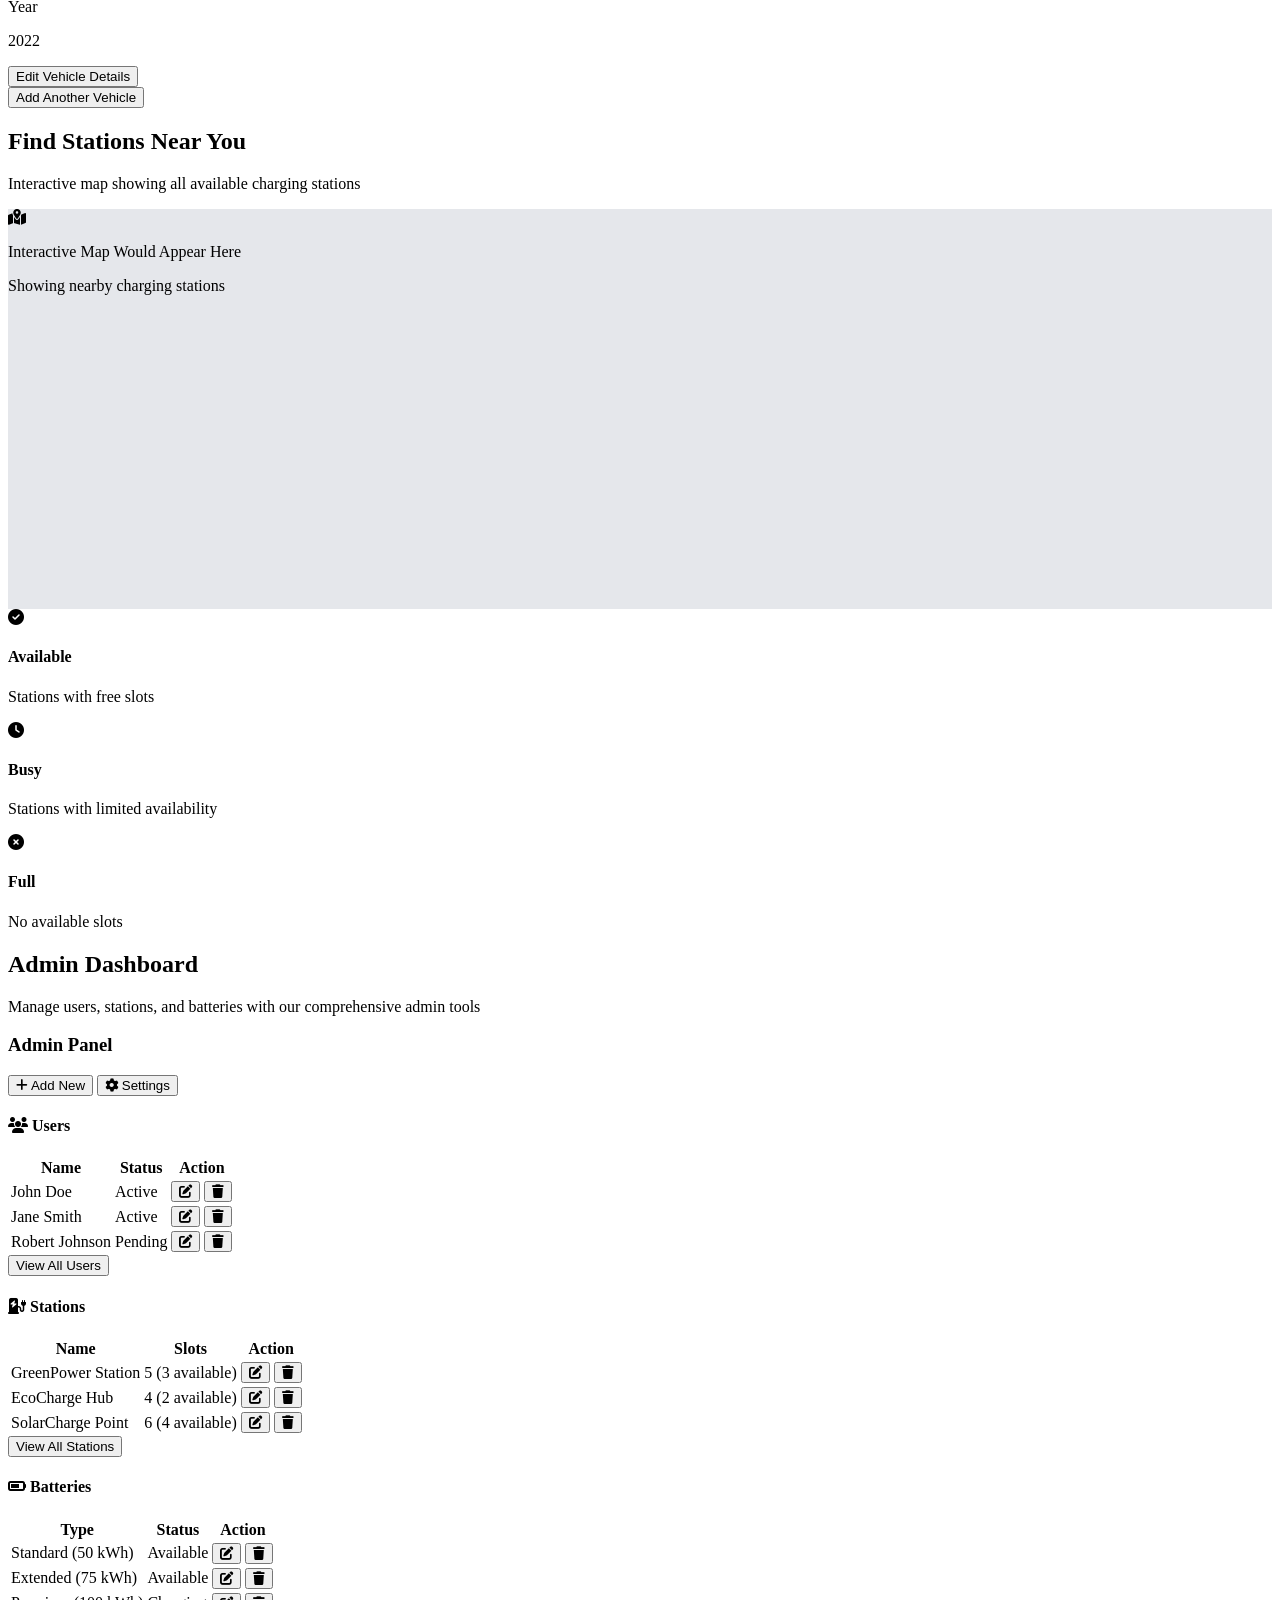
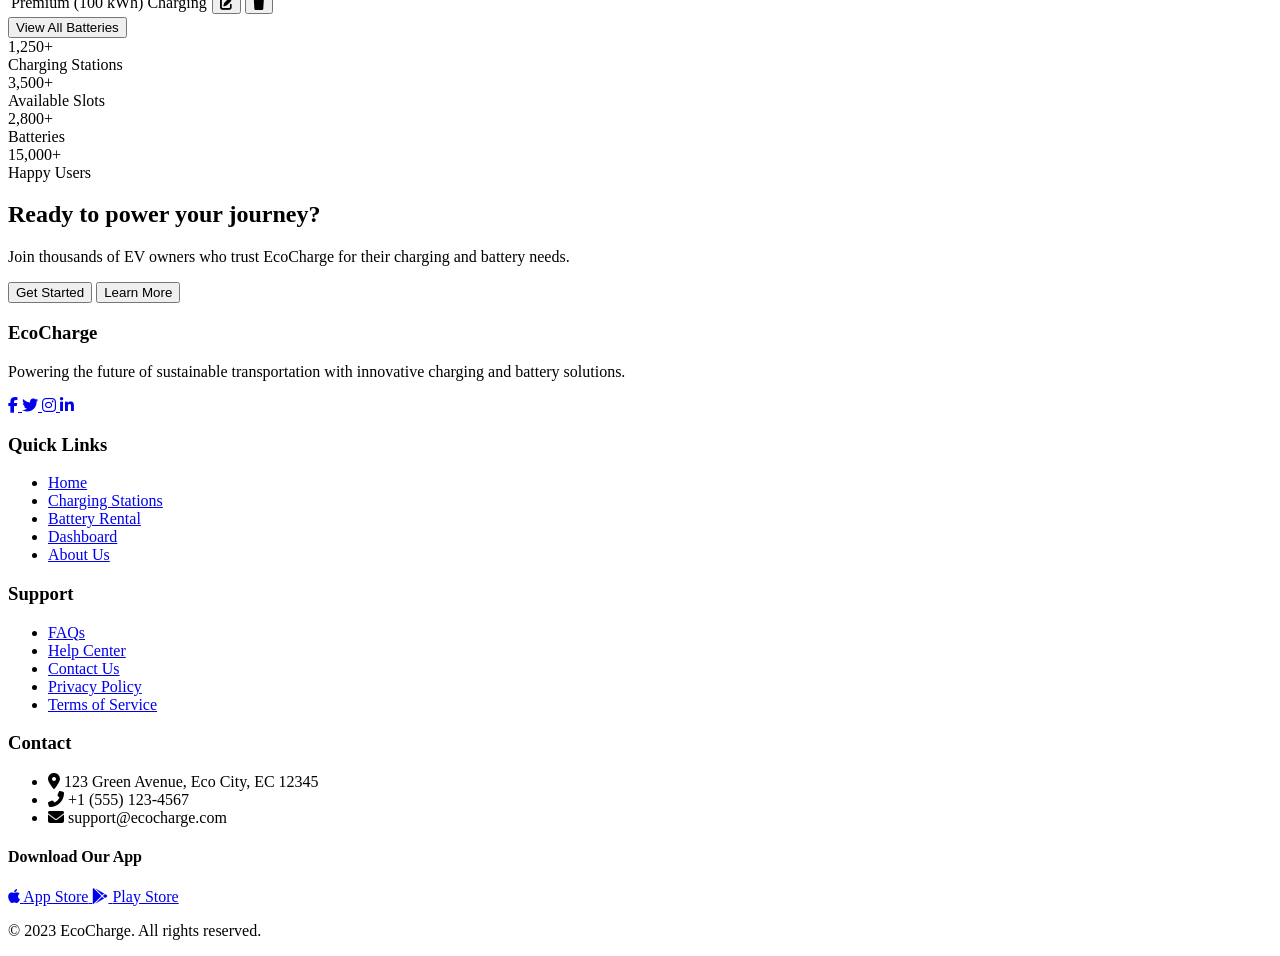
==== commit f38b6628: "battery" ====
--- a/evproject/user/home.html
+++ b/evproject/user/home.html
@@ -6,21 +6,20 @@
     <title>EcoCharge - EV Charging & Battery Rental</title>
     <script src="https://cdn.tailwindcss.com"></script>
     <link rel="stylesheet" href="https://cdnjs.cloudflare.com/ajax/libs/font-awesome/6.4.0/css/all.min.css">
-    <script>
-        tailwind.config = {
-            theme: {
-                extend: {
-                    colors: {
-                        primary: '#4CAF50',
-                        secondary: '#8BC34A',
-                        darkgreen: '#388E3C',
-                        lightgreen: '#C8E6C9',
-                    }
-                }
-            }
-        }
-    </script>
+    
     <style>
+
+ /* In your CSS file or style block */
+.gradient-button {
+    background: linear-gradient(135deg, #6a11cb 0%, #2575fc 100%); /* Purple to Blue */
+    border: none;
+    position: relative;
+    z-index: 1;
+    overflow: hidden;
+    cursor: pointer;
+}
+
+
         .gradient-bg {
             background: linear-gradient(135deg, #4CAF50 0%, #8BC34A 100%);
         }
@@ -51,6 +50,30 @@
       box-shadow: 0 10px 20px rgba(0,0,0,0.5);
     }
 
+    /* In your CSS file or style block */
+
+.gradient-button::before {
+    content: '';
+    position: absolute;
+    top: 0;
+    left: 0;
+    width: 100%;
+    height: 100%;
+    background: linear-gradient(135deg, #2575fc 0%, #6a11cb 100%); /* Reverse gradient for hover */
+    z-index: -1;
+    transition: transform 0.3s ease-in-out;
+    transform: scaleX(0); /* Start hidden */
+    transform-origin: right;
+}
+
+.gradient-button:hover::before {
+    transform: scaleX(1); /* Expand on hover */
+    transform-origin: left;
+}
+
+.gradient-button:hover {
+    transform: translateY(-2px); /* Subtle lift effect */
+}
     .slides {
       display: flex;
       width: 300%;
@@ -89,7 +112,7 @@
                         <a href="#" class="border-primary text-gray-900 inline-flex items-center px-1 pt-1 border-b-2 text-sm font-medium">
                             Home
                         </a>
-                        <a href="#stations" class="border-transparent text-gray-500 hover:border-gray-300 hover:text-gray-700 inline-flex items-center px-1 pt-1 border-b-2 text-sm font-medium">
+                        <a href="stations.php" class="border-transparent text-gray-500 hover:border-gray-300 hover:text-gray-700 inline-flex items-center px-1 pt-1 border-b-2 text-sm font-medium">
                             Stations
                         </a>
                         <a href="#batteries" class="border-transparent text-gray-500 hover:border-gray-300 hover:text-gray-700 inline-flex items-center px-1 pt-1 border-b-2 text-sm font-medium">
@@ -98,13 +121,40 @@
                         <a href="#dashboard" class="border-transparent text-gray-500 hover:border-gray-300 hover:text-gray-700 inline-flex items-center px-1 pt-1 border-b-2 text-sm font-medium">
                             Dashboard
                         </a>
-                    </div>
-                </div>
-                <div class="hidden md:ml-6 md:flex md:items-center">
-                    <button class="bg-primary hover:bg-darkgreen text-white px-4 py-2 rounded-md text-sm font-medium flex items-center">
-                        <i class="fas fa-user mr-2"></i> Login / Register
-                    </button>
-                </div>
+                        <a href="logout.php" class="border-transparent text-gray-500 hover:border-gray-300 hover:text-gray-700 inline-flex items-center px-1 pt-1 border-b-2 text-sm font-medium">
+                            Logout
+                        </a>
+                    </div>
+                </div>
+                
+              <!-- Button to trigger the popup -->
+    <button id="openPopupBtn" class="gradient-button text-white px-6 py-3 rounded-lg text-md font-semibold shadow-lg hover:shadow-xl transition-all duration-300 ease-in-out focus:outline-none focus:ring-2 focus:ring-blue-500 focus:ring-opacity-50">
+        <span class="mr-2">🔑</span> User Register / Login
+    </button>
+    
+    <!-- The Popup Modal -->
+    <div id="loginModal" class="fixed inset-0 bg-gray-900 bg-opacity-75 flex items-center justify-center z-50 hidden transition-opacity duration-300 opacity-0">
+        <div class="bg-white p-8 rounded-lg shadow-2xl max-w-sm w-full relative transform transition-all duration-300 scale-95 opacity-0">
+            <!-- Close Button -->
+            <button id="closePopupBtn" class="absolute top-3 right-3 text-gray-400 hover:text-gray-600 focus:outline-none small-close-button bordered">
+                <svg class="w-5 h-5" fill="none" stroke="currentColor" viewBox="0 0 24 24" xmlns="http://www.w3.org/2000/svg">
+                    <path stroke-linecap="round" stroke-linejoin="round" stroke-width="2" d="M6 18L18 6M6 6l12 12"></path>
+                </svg>
+            </button>
+
+            <h2 class="text-2xl font-bold text-center mb-6 text-blue-700">Join Us!</h2>
+            <p class="text-center text-gray-600 mb-8">Choose an option to continue.</p>
+
+            <div class="flex flex-col space-y-4">
+                <a href="register.php" class="gradient-button text-white px-6 py-3 rounded-full text-center font-semibold text-lg shadow-md hover:shadow-lg transition duration-300">
+                    Register
+                </a>
+                <a href="login.php" class="bg-gray-200 text-gray-800 px-6 py-3 rounded-full text-center font-semibold text-lg shadow-md hover:bg-gray-300 transition duration-300">
+                    Login
+                </a>
+            </div>
+        </div>
+    </div>
                 <div class="-mr-2 flex items-center md:hidden">
                     <button type="button" class="inline-flex items-center justify-center p-2 rounded-md text-gray-400 hover:text-gray-500 hover:bg-gray-100 focus:outline-none focus:ring-2 focus:ring-inset focus:ring-primary" aria-controls="mobile-menu" aria-expanded="false">
                         <span class="sr-only">Open main menu</span>
@@ -216,7 +266,7 @@
     </div>
 
     <!-- Battery Rental Section -->
-    <div id="batteries" class="bg-gray-50 py-16">
+    <!-- <div id="batteries" class="bg-gray-50 py-16">
         <div class="max-w-7xl mx-auto px-4 sm:px-6 lg:px-8">
             <div class="text-center mb-12">
                 <h2 class="text-3xl font-extrabold text-gray-900 sm:text-4xl">
@@ -225,10 +275,10 @@
                 <p class="mt-3 max-w-2xl mx-auto text-xl text-gray-500 sm:mt-4">
                     Never run out of power with our portable battery rental service
                 </p>
-            </div>
-
-            <div class="grid grid-cols-1 md:grid-cols-2 lg:grid-cols-4 gap-6">
-                <!-- Battery Card 1 -->
+            </div> -->
+
+            <!-- <div class="grid grid-cols-1 md:grid-cols-2 lg:grid-cols-4 gap-6">
+                Battery Card 1
                 <div class="battery-card bg-white rounded-xl shadow-md p-6 transition duration-300">
                     <div class="flex justify-center mb-4">
                         <div class="bg-primary bg-opacity-10 p-4 rounded-full">
@@ -250,10 +300,10 @@
                     <button class="w-full bg-primary hover:bg-darkgreen text-white px-4 py-2 rounded-lg text-sm font-medium">
                         Rent Now
                     </button>
-                </div>
+                </div> -->
 
                 <!-- Battery Card 2 -->
-                <div class="battery-card bg-white rounded-xl shadow-md p-6 transition duration-300">
+                <!-- <div class="battery-card bg-white rounded-xl shadow-md p-6 transition duration-300">
                     <div class="flex justify-center mb-4">
                         <div class="bg-primary bg-opacity-10 p-4 rounded-full">
                             <i class="fas fa-battery-three-quarters text-primary text-3xl"></i>
@@ -274,10 +324,10 @@
                     <button class="w-full bg-primary hover:bg-darkgreen text-white px-4 py-2 rounded-lg text-sm font-medium">
                         Rent Now
                     </button>
-                </div>
+                </div> -->
 
                 <!-- Battery Card 3 -->
-                <div class="battery-card bg-white rounded-xl shadow-md p-6 transition duration-300">
+                <!-- <div class="battery-card bg-white rounded-xl shadow-md p-6 transition duration-300">
                     <div class="flex justify-center mb-4">
                         <div class="bg-primary bg-opacity-10 p-4 rounded-full">
                             <i class="fas fa-battery-half text-primary text-3xl"></i>
@@ -298,10 +348,10 @@
                     <button class="w-full bg-primary hover:bg-darkgreen text-white px-4 py-2 rounded-lg text-sm font-medium">
                         Rent Now
                     </button>
-                </div>
+                </div> -->
 
                 <!-- Battery Card 4 -->
-                <div class="battery-card bg-white rounded-xl shadow-md p-6 transition duration-300">
+                <!-- <div class="battery-card bg-white rounded-xl shadow-md p-6 transition duration-300">
                     <div class="flex justify-center mb-4">
                         <div class="bg-primary bg-opacity-10 p-4 rounded-full">
                             <i class="fas fa-battery-quarter text-primary text-3xl"></i>
@@ -323,15 +373,61 @@
                         Not Available
                     </button>
                 </div>
-            </div>
-
-            <div class="mt-12 text-center">
+            </div> -->
+
+            <!-- <div class="mt-12 text-center">
                 <button class="bg-white border-2 border-primary text-primary hover:bg-primary hover:text-white px-6 py-3 rounded-lg font-medium">
                     View All Batteries
                 </button>
             </div>
         </div>
-    </div>
+    </div> -->
+    <!-- Features Section -->
+    <section class="py-16 px-4 md:px-12 bg-white mx-4 mt-8 rounded-lg shadow-md">
+        <h2 class="text-3xl md:text-4xl font-bold text-center mb-12 text-blue-700">Our Services & Benefits</h2>
+        <div class="grid grid-cols-1 md:grid-cols-2 lg:grid-cols-4 gap-8">
+            <!-- Feature 1 -->
+            <div class="flex flex-col items-center text-center p-6 bg-gray-50 rounded-lg shadow-sm hover:shadow-md transition duration-300">
+                <div class="bg-blue-100 p-4 rounded-full mb-4">
+                    <svg class="w-10 h-10 text-blue-600" fill="currentColor" viewBox="0 0 20 20" xmlns="http://www.w3.org/2000/svg">
+                        <path d="M17.293 13.293A8 8 0 016.707 2.707a8.001 8.001 0 1010.586 10.586z"></path>
+                    </svg>
+                </div>
+                <h3 class="text-xl font-semibold mb-2 text-gray-800">Fast Charging</h3>
+                <p class="text-gray-600">Quickly power up your EV with our high-speed charging stations.</p>
+            </div>
+            <!-- Feature 2 -->
+            <div class="flex flex-col items-center text-center p-6 bg-gray-50 rounded-lg shadow-sm hover:shadow-md transition duration-300">
+                <div class="bg-blue-100 p-4 rounded-full mb-4">
+                    <svg class="w-10 h-10 text-blue-600" fill="currentColor" viewBox="0 0 20 20" xmlns="http://www.w3.org/2000/svg">
+                        <path fill-rule="evenodd" d="M11.3 1.046A1 1 0 0112 2v2.102a1 1 0 01-.848.956L8 6V4a1 1 0 00-1-1H4a1 1 0 00-1 1v10a1 1 0 001 1h3a1 1 0 001-1v-2l3.248 1.3a1 1 0 01.848.956V18a1 1 0 01-.7.954L9 19.904A1 1 0 018 19v-2.102a1 1 0 01.848-.956L12 14V16a1 1 0 001 1h3a1 1 0 001-1V4a1 1 0 00-1-1h-3a1 1 0 00-1 1v2l-3.248-1.3z" clip-rule="evenodd"></path>
+                    </svg>
+                </div>
+                <h3 class="text-xl font-semibold mb-2 text-gray-800">Battery Swapping</h3>
+                <p class="text-gray-600">Swap your depleted battery for a fully charged one in minutes.</p>
+            </div>
+            <!-- Feature 3 -->
+            <div class="flex flex-col items-center text-center p-6 bg-gray-50 rounded-lg shadow-sm hover:shadow-md transition duration-300">
+                <div class="bg-blue-100 p-4 rounded-full mb-4">
+                    <svg class="w-10 h-10 text-blue-600" fill="currentColor" viewBox="0 0 20 20" xmlns="http://www.w3.org/2000/svg">
+                        <path d="M10 2a6 6 0 00-6 6v3.586l-.707.707A1 1 0 004 14h12a1 1 0 00.707-1.707L16 11.586V8a6 6 0 00-6-6zM10 18a3 3 0 110-6 3 3 0 010 6z"></path>
+                    </svg>
+                </div>
+                <h3 class="text-xl font-semibold mb-2 text-gray-800">Eco-Friendly</h3>
+                <p class="text-gray-600">Support a greener future with our sustainable energy solutions.</p>
+            </div>
+            <!-- Feature 4 -->
+            <div class="flex flex-col items-center text-center p-6 bg-gray-50 rounded-lg shadow-sm hover:shadow-md transition duration-300">
+                <div class="bg-blue-100 p-4 rounded-full mb-4">
+                    <svg class="w-10 h-10 text-blue-600" fill="currentColor" viewBox="0 0 20 20" xmlns="http://www.w3.org/2000/svg">
+                        <path fill-rule="evenodd" d="M4 4a2 2 0 00-2 2v4a2 2 0 002 2V6h10v6a2 2 0 002-2V6a2 2 0 00-2-2H4zm2 6a2 2 0 110-4 2 2 0 010 4zm7 0a2 2 0 110-4 2 2 0 010 4z" clip-rule="evenodd"></path>
+                    </svg>
+                </div>
+                <h3 class="text-xl font-semibold mb-2 text-gray-800">Easy Payment</h3>
+                <p class="text-gray-600">Seamless and secure payment options for all our services.</p>
+            </div>
+        </div>
+    </section>
 
     <!-- Dashboard Preview Section -->
     <div id="dashboard" class="max-w-7xl mx-auto px-4 sm:px-6 lg:px-8 py-16">
@@ -852,15 +948,48 @@
 
     <!-- Mobile menu toggle script -->
     <script>
-        document.addEventListener('DOMContentLoaded', function() {
-            const mobileMenuButton = document.querySelector('nav button[aria-controls="mobile-menu"]');
-            const mobileMenu = document.getElementById('mobile-menu');
-            
-            mobileMenuButton.addEventListener('click', function() {
-                const expanded = this.getAttribute('aria-expanded') === 'true';
-                this.setAttribute('aria-expanded', !expanded);
-                mobileMenu.classList.toggle('hidden');
-            });
+        // Get references to the elements
+        const openPopupBtn = document.getElementById('openPopupBtn');
+        const loginModal = document.getElementById('loginModal');
+        const closePopupBtn = document.getElementById('closePopupBtn');
+        const modalContent = loginModal.querySelector('div'); // The inner div of the modal
+
+        // Function to open the modal
+        function openModal() {
+            loginModal.classList.remove('hidden');
+            // Trigger reflow to ensure transitions apply
+            void loginModal.offsetWidth;
+            loginModal.classList.remove('opacity-0');
+            modalContent.classList.remove('scale-95', 'opacity-0');
+            modalContent.classList.add('scale-100', 'opacity-100');
+        }
+
+        // Function to close the modal
+        function closeModal() {
+            loginModal.classList.add('opacity-0');
+            modalContent.classList.remove('scale-100', 'opacity-100');
+            modalContent.classList.add('scale-95', 'opacity-0');
+            setTimeout(() => {
+                loginModal.classList.add('hidden');
+            }, 300); // Match this with the transition duration
+        }
+
+        // Event listeners
+        openPopupBtn.addEventListener('click', openModal);
+        closePopupBtn.addEventListener('click', closeModal);
+
+        // Close modal when clicking outside the content box
+        loginModal.addEventListener('click', function(event) {
+            if (event.target === loginModal) { // Check if the click was directly on the backdrop
+                closeModal();
+            }
+        });
+
+        // Close modal when pressing the Escape key
+        document.addEventListener('keydown', function(event) {
+            if (event.key === 'Escape' && !loginModal.classList.contains('hidden')) {
+                closeModal();
+            }
         });
     </script>
 </body>
